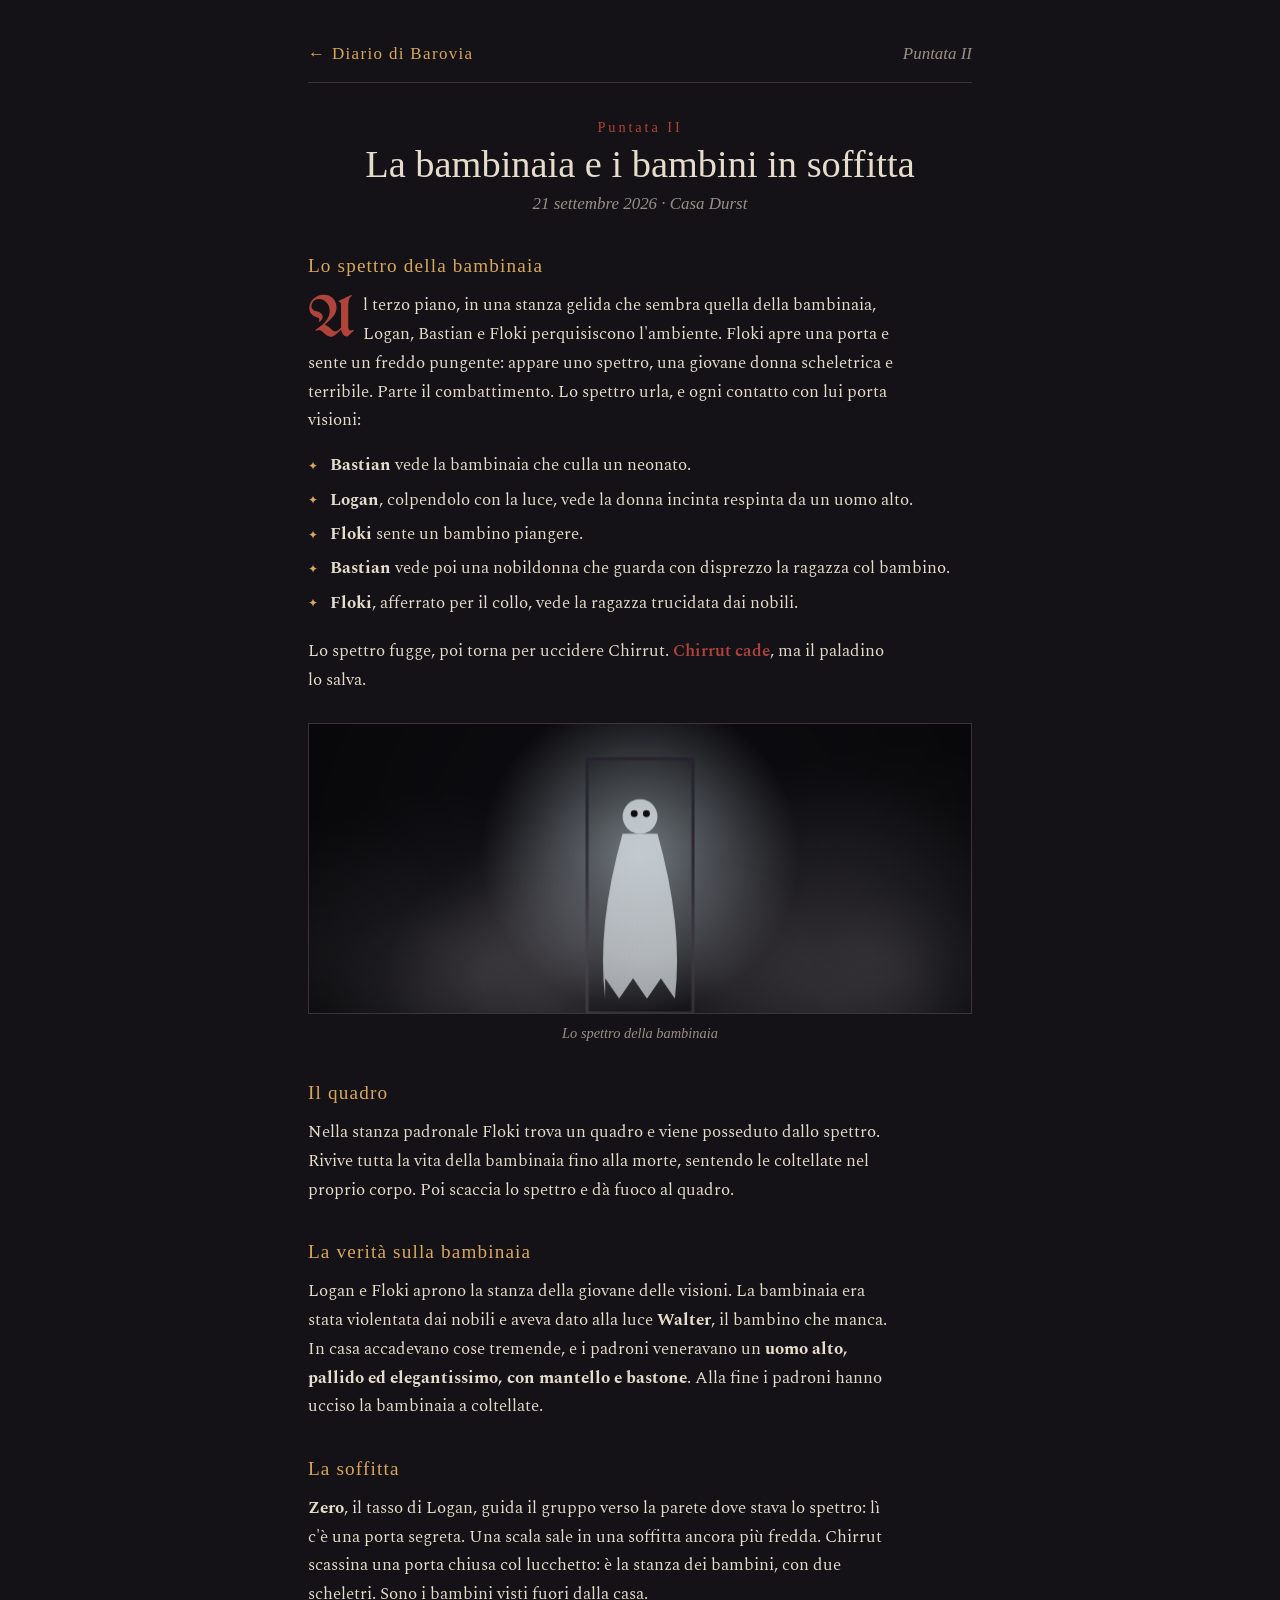
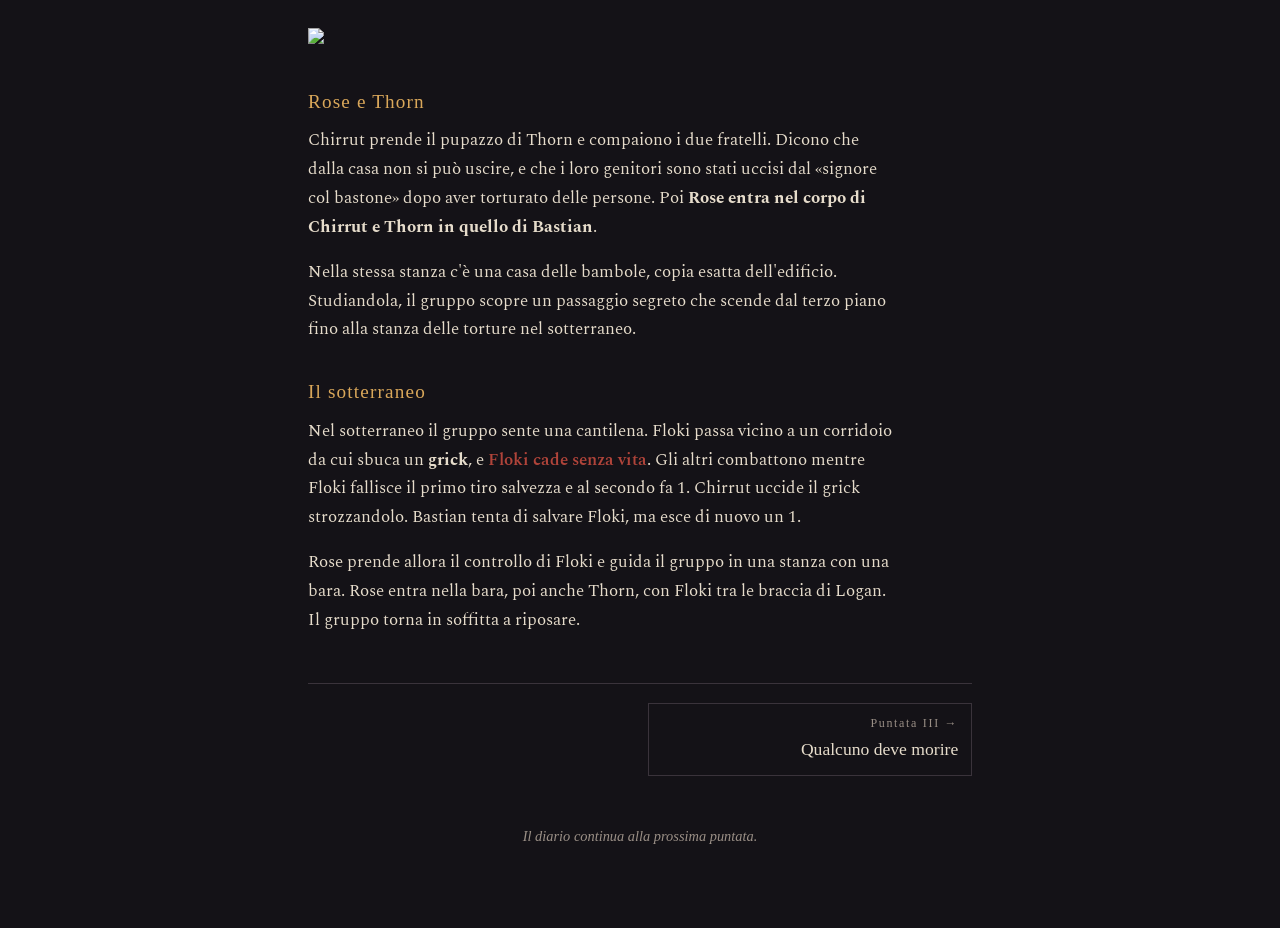
==== puntata-02.html @ 79480172 "Un file per ogni puntata, con stile e script condivisi Co-Authored-By: Claude Opus 5.5 <noreply@anth" ====
<!doctype html>
<html lang="it"><head><meta charset="utf-8"><meta name="viewport" content="width=device-width,initial-scale=1">
<title>Puntata II · La bambinaia e i bambini in soffitta</title>
<link rel="preconnect" href="https://fonts.googleapis.com">
<link rel="stylesheet" href="https://fonts.googleapis.com/css2?family=IM+Fell+English:ital@0;1&family=IM+Fell+English+SC&family=UnifrakturMaguntia&family=Spectral:ital,wght@0,400;0,600;1,400&display=swap">
<link rel="stylesheet" href="css/stile.css">
</head><body>
<div class="wrap">
  <div class="topbar"><a href="index.html">← Diario di Barovia</a><span>Puntata II</span></div>

  <article class="chapter" id="p2">
    <div class="ch-head">
      <div class="ch-num">Puntata II</div>
      <h3>La bambinaia e i bambini in soffitta</h3>
      <div class="ch-date">21 settembre 2026 · Casa Durst</div>
    </div>

    <h4>Lo spettro della bambinaia</h4>
    <p class="lead">Al terzo piano, in una stanza gelida che sembra quella della bambinaia, Logan, Bastian e Floki perquisiscono l'ambiente. Floki apre una porta e sente un freddo pungente: appare uno spettro, una giovane donna scheletrica e terribile. Parte il combattimento. Lo spettro urla, e ogni contatto con lui porta visioni:</p>
    <ul class="visions">
      <li><b>Bastian</b> vede la bambinaia che culla un neonato.</li>
      <li><b>Logan</b>, colpendolo con la luce, vede la donna incinta respinta da un uomo alto.</li>
      <li><b>Floki</b> sente un bambino piangere.</li>
      <li><b>Bastian</b> vede poi una nobildonna che guarda con disprezzo la ragazza col bambino.</li>
      <li><b>Floki</b>, afferrato per il collo, vede la ragazza trucidata dai nobili.</li>
    </ul>
    <p>Lo spettro fugge, poi torna per uccidere Chirrut. <span class="fall">Chirrut cade</span>, ma il paladino lo salva.</p>

    <figure class="plate"><canvas data-scene="spectre" aria-label="Illustrazione: una figura pallida in una porta buia"></canvas>
      <figcaption>Lo spettro della bambinaia</figcaption></figure>

    <h4>Il quadro</h4>
    <p>Nella stanza padronale Floki trova un quadro e viene posseduto dallo spettro. Rivive tutta la vita della bambinaia fino alla morte, sentendo le coltellate nel proprio corpo. Poi scaccia lo spettro e dà fuoco al quadro.</p>

    <h4>La verità sulla bambinaia</h4>
    <p>Logan e Floki aprono la stanza della giovane delle visioni. La bambinaia era stata violentata dai nobili e aveva dato alla luce <b>Walter</b>, il bambino che manca. In casa accadevano cose tremende, e i padroni veneravano un <b>uomo alto, pallido ed elegantissimo, con mantello e bastone</b>. Alla fine i padroni hanno ucciso la bambinaia a coltellate.</p>

    <h4>La soffitta</h4>
    <p><b>Zero</b>, il tasso di Logan, guida il gruppo verso la parete dove stava lo spettro: lì c'è una porta segreta. Una scala sale in una soffitta ancora più fredda. Chirrut scassina una porta chiusa col lucchetto: è la stanza dei bambini, con due scheletri. Sono i bambini visti fuori dalla casa.</p>

<img src="https://www.google.com/imgres?q=barovia%20casa%20durst&imgurl=https%3A%2F%2Fwww.isolaillyon.it%2Fwp-content%2Fuploads%2F2016%2F03%2Fdeath_house.jpg&imgrefurl=https%3A%2F%2Fwww.isolaillyon.it%2F2016%2F03%2F19%2Fcurse-of-strahd-death-house-recensione.html&docid=msYfVg05civ7gM&tbnid=fMgBX_5xcb_zWM&vet=12ahUKEwiB0bDulaWXAxXv9bsIHbszD0AQnPAOegUI4wEQAA..i&w=300&h=382&hcb=2&ved=2ahUKEwiB0bDulaWXAxXv9bsIHbszD0AQnPAOegUI4wEQAA"/>

    <h4>Rose e Thorn</h4>
    <p>Chirrut prende il pupazzo di Thorn e compaiono i due fratelli. Dicono che dalla casa non si può uscire, e che i loro genitori sono stati uccisi dal «signore col bastone» dopo aver torturato delle persone. Poi <b>Rose entra nel corpo di Chirrut e Thorn in quello di Bastian</b>.</p>
    <p>Nella stessa stanza c'è una casa delle bambole, copia esatta dell'edificio. Studiandola, il gruppo scopre un passaggio segreto che scende dal terzo piano fino alla stanza delle torture nel sotterraneo.</p>

    <h4>Il sotterraneo</h4>
    <p>Nel sotterraneo il gruppo sente una cantilena. Floki passa vicino a un corridoio da cui sbuca un <b>grick</b>, e <span class="fall">Floki cade senza vita</span>. Gli altri combattono mentre Floki fallisce il primo tiro salvezza e al secondo fa 1. Chirrut uccide il grick strozzandolo. Bastian tenta di salvare Floki, ma esce di nuovo un 1.</p>
    <p>Rose prende allora il controllo di Floki e guida il gruppo in una stanza con una bara. Rose entra nella bara, poi anche Thorn, con Floki tra le braccia di Logan. Il gruppo torna in soffitta a riposare.</p>
  </article>

  <nav class="pager" aria-label="Altre puntate">
    <a class="next" href="puntata-03.html"><small>Puntata III →</small><b>Qualcuno deve morire</b></a>
  </nav>
  <footer>Il diario continua alla prossima puntata.</footer>
</div>
<script src="js/tavole.js"></script>
</body></html>
---- css/stile.css ----
/* Layout: a single candlelit column, like a bound journal; each session is a chapter with painted plates between its scenes. Committed dark look. */
:root{
  --night:#141217;      /* page ground */
  --vellum:#1d1a20;     /* raised panels */
  --ink:#e6dccb;        /* body text, aged paper */
  --ash:#9a8f86;        /* secondary text */
  --blood:#b0443a;      /* single accent: deaths, chants */
  --candle:#d9a75a;     /* warm highlights, links */
  --rule:#3a333b;
  --f-display:"IM Fell English SC","IM Fell English",Georgia,serif;
  --f-frak:"UnifrakturMaguntia","IM Fell English",Georgia,serif;
  --f-body:"Spectral",Georgia,"Times New Roman",serif;
  --f-ital:"IM Fell English",Georgia,serif;
  color-scheme:dark;
}
*{box-sizing:border-box}
body{background:var(--night);color:var(--ink);font-family:var(--f-body);font-size:1.06rem;line-height:1.7;margin:0}
.wrap{max-width:44rem;margin:0 auto;padding-inline:20px;padding-block:2.5rem 5rem}
a{color:var(--candle)}
:focus-visible{outline:2px solid var(--candle);outline-offset:3px}

header.mast{text-align:center;display:grid;gap:.4rem;padding-bottom:1.6rem;border-bottom:1px solid var(--rule)}
.eyebrow{font-family:var(--f-display);letter-spacing:.18em;font-size:.82rem;color:var(--ash);text-transform:uppercase}
h1{font-family:var(--f-frak);font-weight:400;font-size:clamp(2.6rem,9vw,4.2rem);line-height:1.05;margin:.2rem 0;color:var(--ink);text-wrap:balance}
.sub{font-family:var(--f-ital);font-style:italic;color:var(--ash);margin:0}

.plate{margin:1.8rem 0;display:grid;gap:.45rem}
.plate canvas{width:100%;max-width:100%;aspect-ratio:16/7;display:block;border:1px solid var(--rule);background:#0c0b0e}
.plate img{width:100%;max-width:100%;height:auto;display:block;border:1px solid var(--rule)}
.plate figcaption{font-family:var(--f-ital);font-style:italic;font-size:.9rem;color:var(--ash);text-align:center}


section.cast{margin:2rem 0 1rem}
h2{font-family:var(--f-display);font-weight:400;font-size:1.05rem;letter-spacing:.16em;text-transform:uppercase;color:var(--ash);margin:0 0 .8rem}
.cast ul{list-style:none;padding:0;margin:0;display:grid;grid-template-columns:repeat(auto-fit,minmax(13rem,1fr));gap:.1rem 1.4rem}
.cast li{display:flex;justify-content:space-between;gap:1rem;border-bottom:1px dotted var(--rule);padding:.35rem 0}
.cast b{font-family:var(--f-ital);font-weight:400;font-size:1.12rem}
.cast span{color:var(--ash);font-size:.88rem;text-align:right}

article.chapter{margin-top:3.5rem;scroll-margin-top:4rem}
.ch-head{text-align:center;display:grid;gap:.2rem;margin-bottom:1rem}
.ch-num{font-family:var(--f-display);letter-spacing:.2em;color:var(--blood);font-size:.9rem}
.ch-head h3{font-family:var(--f-ital);font-weight:400;font-size:clamp(1.8rem,5.5vw,2.4rem);line-height:1.15;margin:0;text-wrap:balance}
.ch-date{font-family:var(--f-ital);font-style:italic;color:var(--ash)}
h4{font-family:var(--f-display);font-weight:400;font-size:1.2rem;letter-spacing:.06em;color:var(--candle);margin:2rem 0 .3rem}
p{margin:.5rem 0 1rem;max-width:65ch}
.chapter > p.first::first-letter,.chapter .lead::first-letter{font-family:var(--f-frak);float:left;font-size:3.6rem;line-height:.85;padding:.35rem .5rem 0 0;color:var(--blood)}
ul.visions{list-style:none;padding:0;margin:.4rem 0 1.2rem;display:grid;gap:.35rem}
ul.visions li{padding-left:1.4rem;position:relative}
ul.visions li::before{content:"✦";position:absolute;left:0;color:var(--candle);font-size:.75rem;top:.35rem}
blockquote.chant{margin:1.4rem 0;padding:.9rem 1.2rem;background:var(--vellum);border-left:2px solid var(--blood);font-family:var(--f-ital);font-style:italic;font-size:1.2rem;color:var(--ink)}
blockquote.chant small{display:block;font-family:var(--f-display);font-style:normal;font-size:.75rem;letter-spacing:.16em;color:var(--ash);margin-top:.3rem}
.fall{color:var(--blood);font-weight:600}
.orn{text-align:center;color:var(--rule);letter-spacing:1em;margin:3rem 0 0;font-size:1.1rem}
footer{margin-top:3rem;text-align:center;color:var(--ash);font-family:var(--f-ital);font-style:italic;font-size:.9rem}
@media (max-width:480px){body{font-size:1rem}.plate canvas{aspect-ratio:16/9}}

/* barra e navigazione tra i capitoli */
.topbar{display:flex;justify-content:space-between;align-items:baseline;gap:1rem;flex-wrap:wrap;border-bottom:1px solid var(--rule);padding-bottom:.8rem}
.topbar a{font-family:var(--f-display);letter-spacing:.08em;text-decoration:none}
.topbar span{font-family:var(--f-ital);font-style:italic;color:var(--ash)}
.pager{display:grid;grid-template-columns:1fr 1fr;gap:1rem;margin-top:3rem;border-top:1px solid var(--rule);padding-top:1.2rem}
.pager a{display:grid;gap:.1rem;text-decoration:none;color:var(--ink);padding:.6rem .8rem;border:1px solid var(--rule)}
.pager a:hover{border-color:var(--candle)}
.pager a.next{text-align:right;grid-column:2}
.pager small{font-family:var(--f-display);letter-spacing:.14em;color:var(--ash);font-size:.75rem}
.pager b{font-family:var(--f-ital);font-weight:400;font-size:1.1rem}
/* indice dei capitoli */
ol.toc{list-style:none;padding:0;margin:0;display:grid;gap:.8rem}
ol.toc a{display:grid;gap:.15rem;text-decoration:none;color:var(--ink);padding:1rem 1.1rem;background:var(--vellum);border:1px solid var(--rule)}
ol.toc a:hover{border-color:var(--candle)}
ol.toc .n{font-family:var(--f-display);letter-spacing:.2em;color:var(--blood);font-size:.8rem}
ol.toc .t{font-family:var(--f-ital);font-size:1.4rem;line-height:1.2}
ol.toc .d{color:var(--ash);font-size:.9rem}
section.toc-wrap{margin-top:2.5rem}
.chapter:first-of-type{margin-top:2rem}
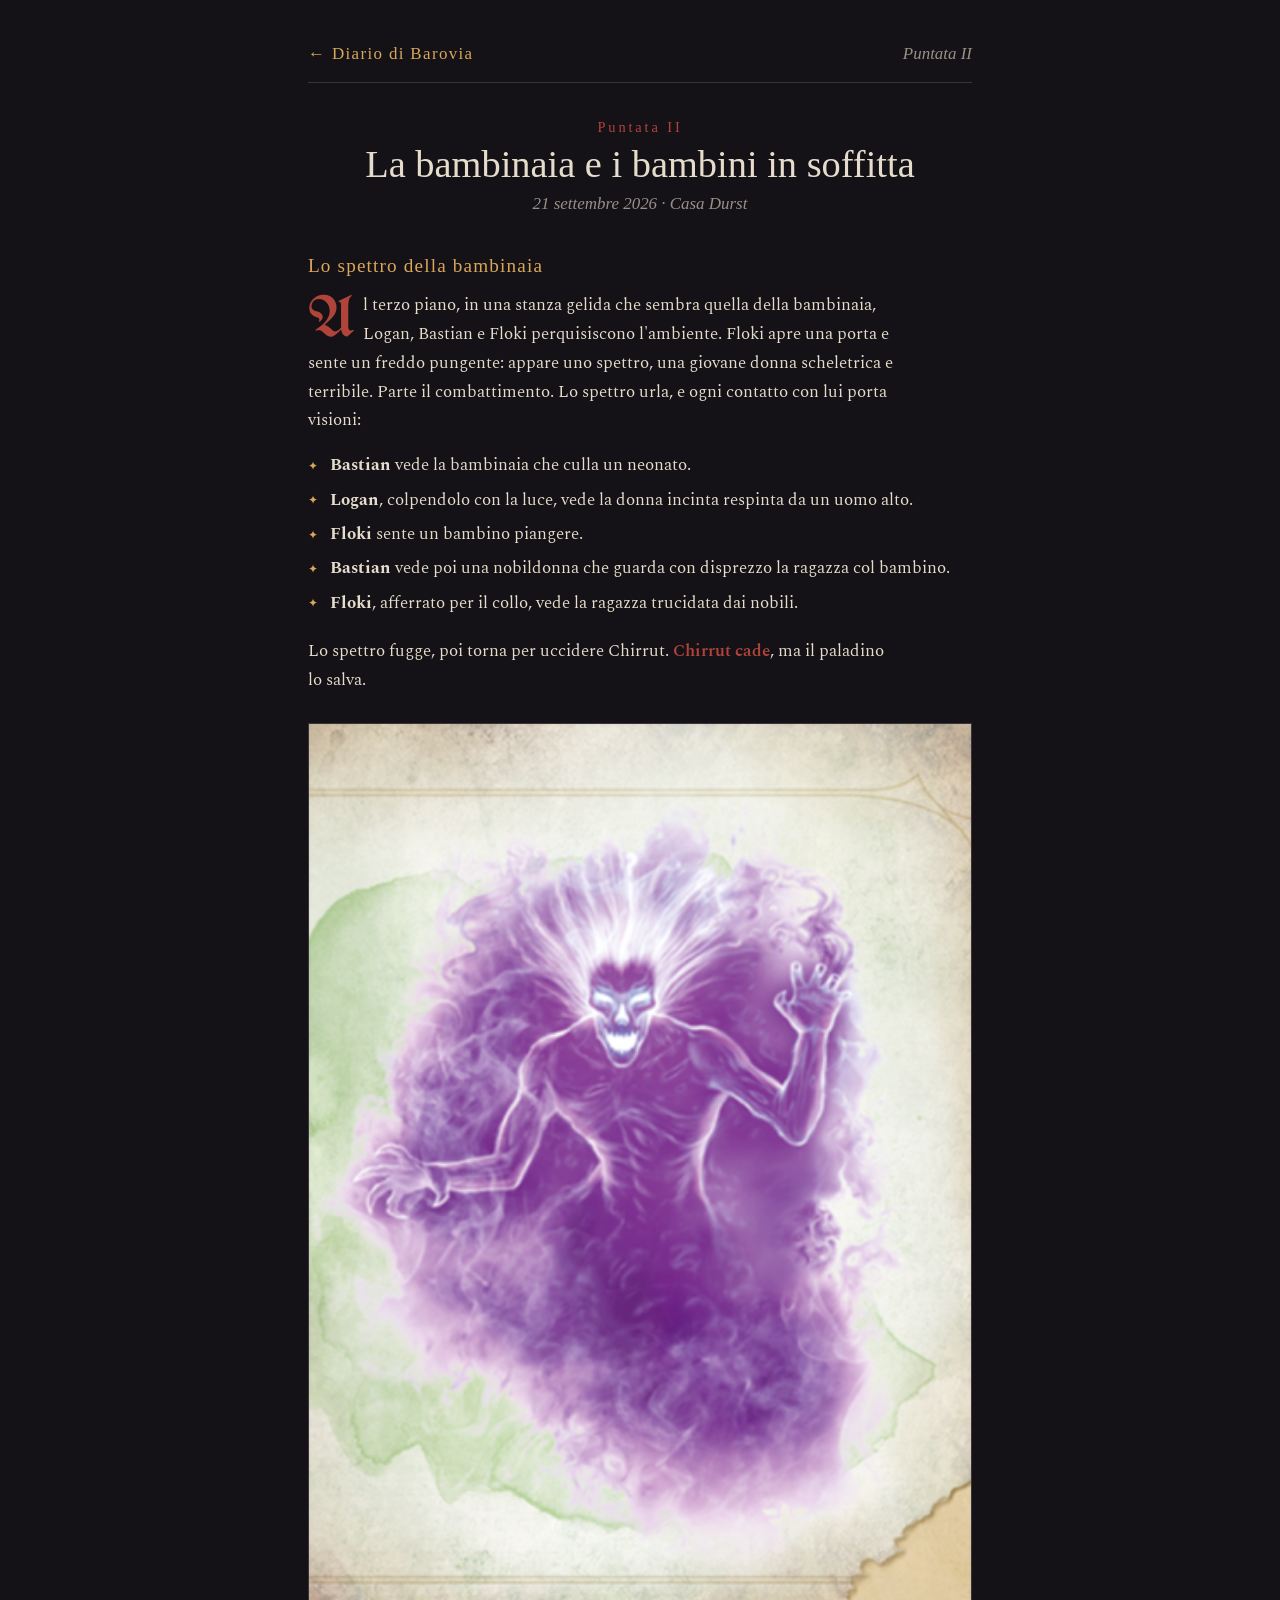
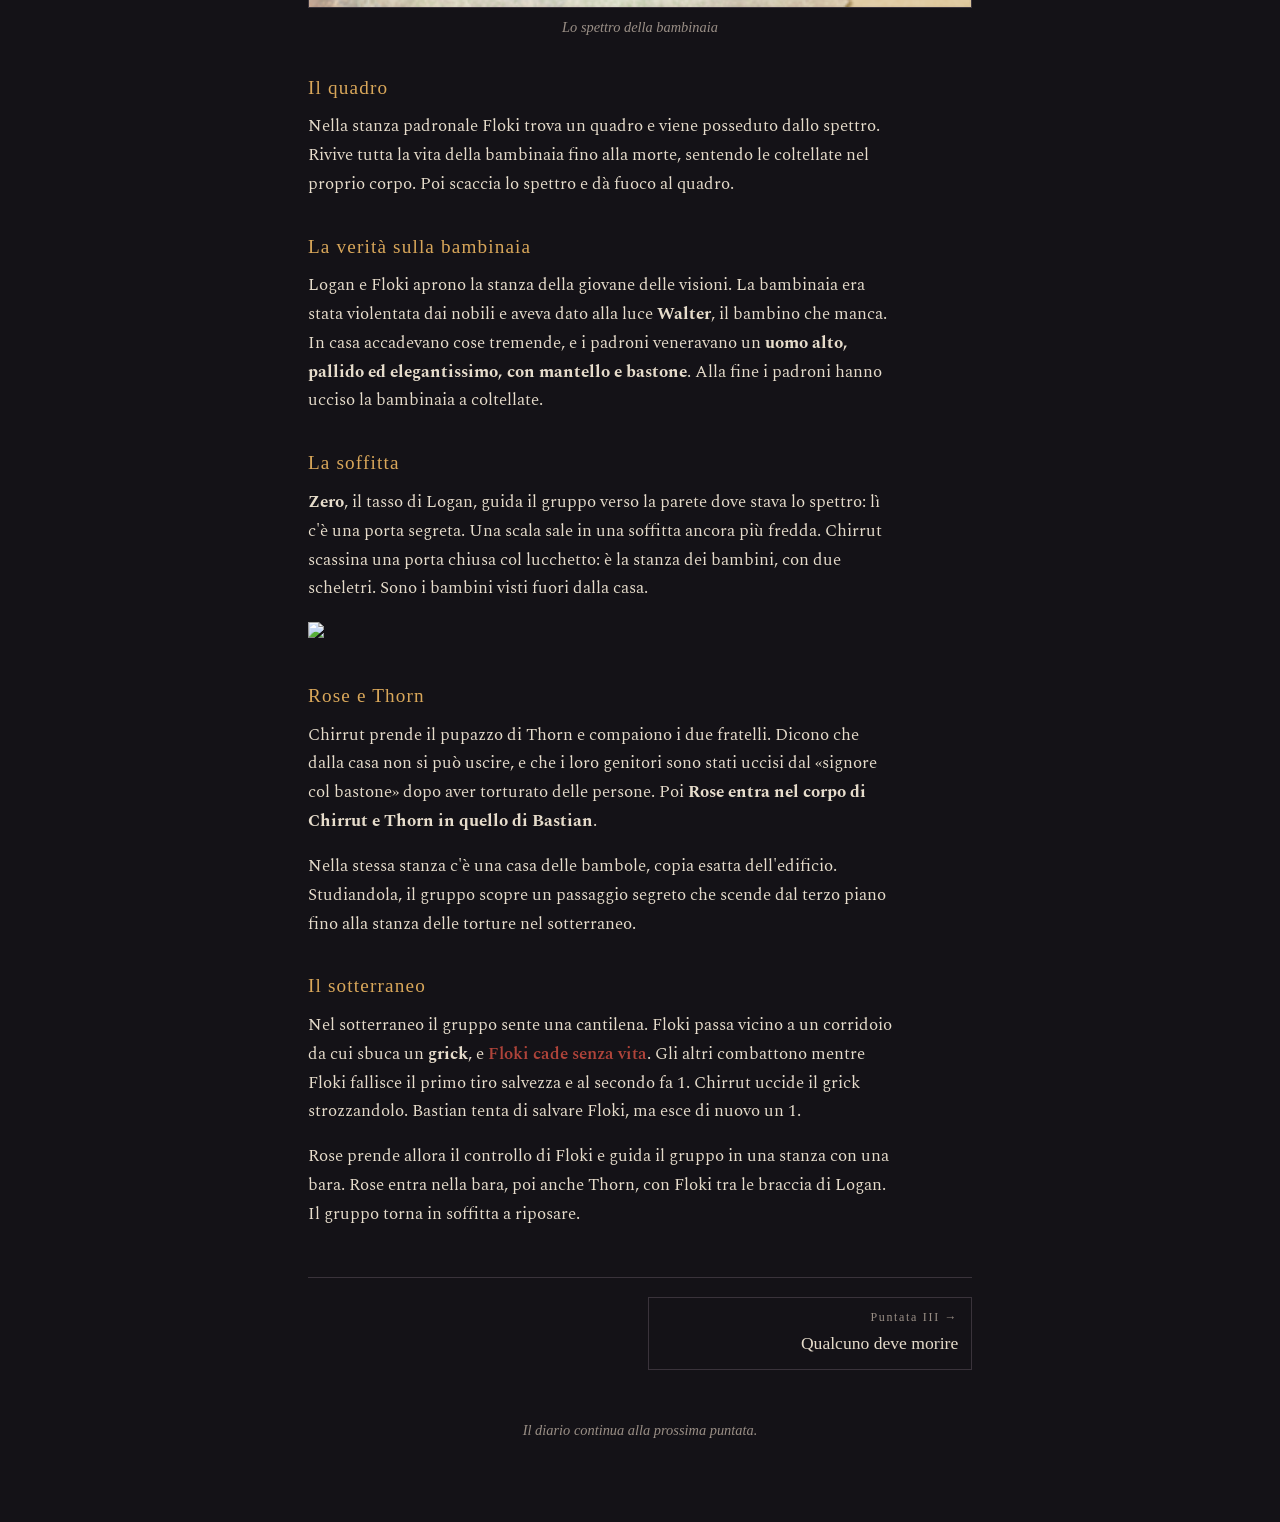
==== commit 387d5045: "Update puntata-02.html" ====
--- a/puntata-02.html
+++ b/puntata-02.html
@@ -26,7 +26,7 @@
     </ul>
     <p>Lo spettro fugge, poi torna per uccidere Chirrut. <span class="fall">Chirrut cade</span>, ma il paladino lo salva.</p>
 
-    <figure class="plate"><canvas data-scene="spectre" aria-label="Illustrazione: una figura pallida in una porta buia"></canvas>
+    <figure class="plate"><img src="img/med.png" />
       <figcaption>Lo spettro della bambinaia</figcaption></figure>
 
     <h4>Il quadro</h4>
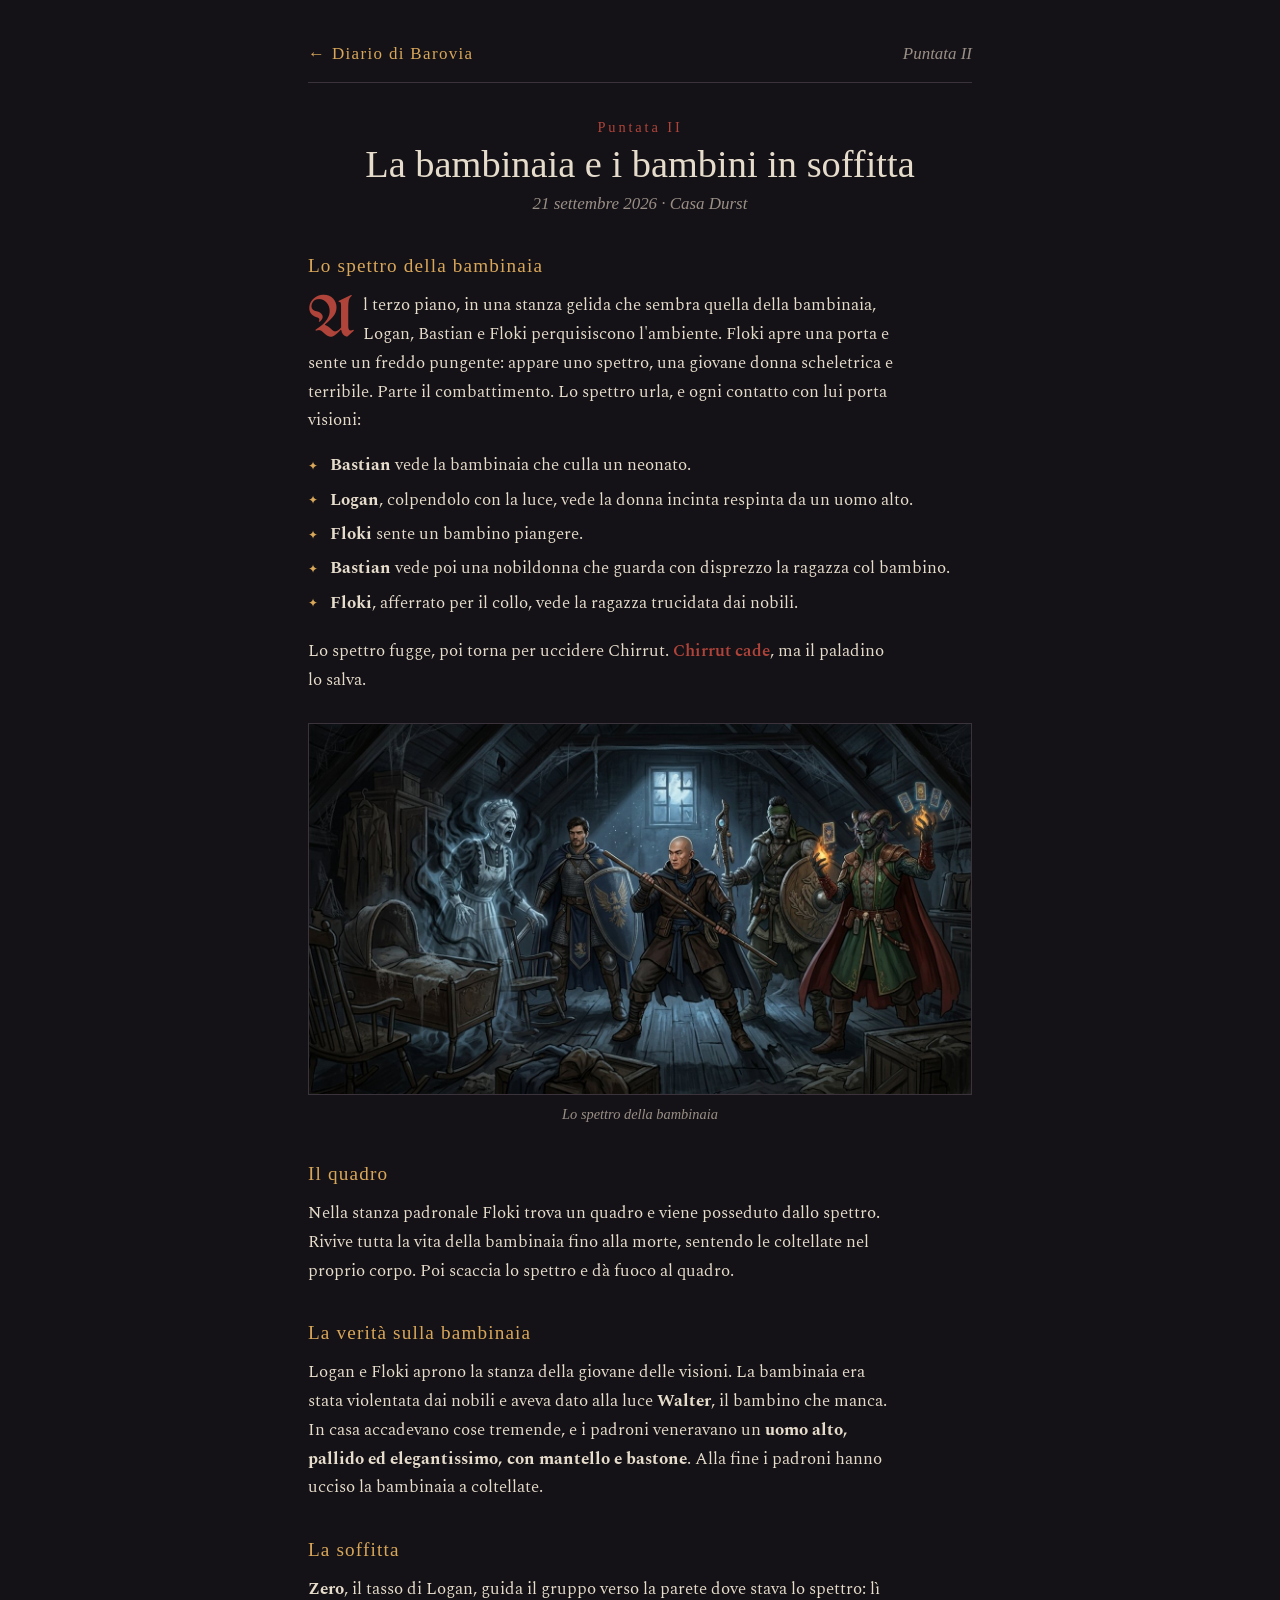
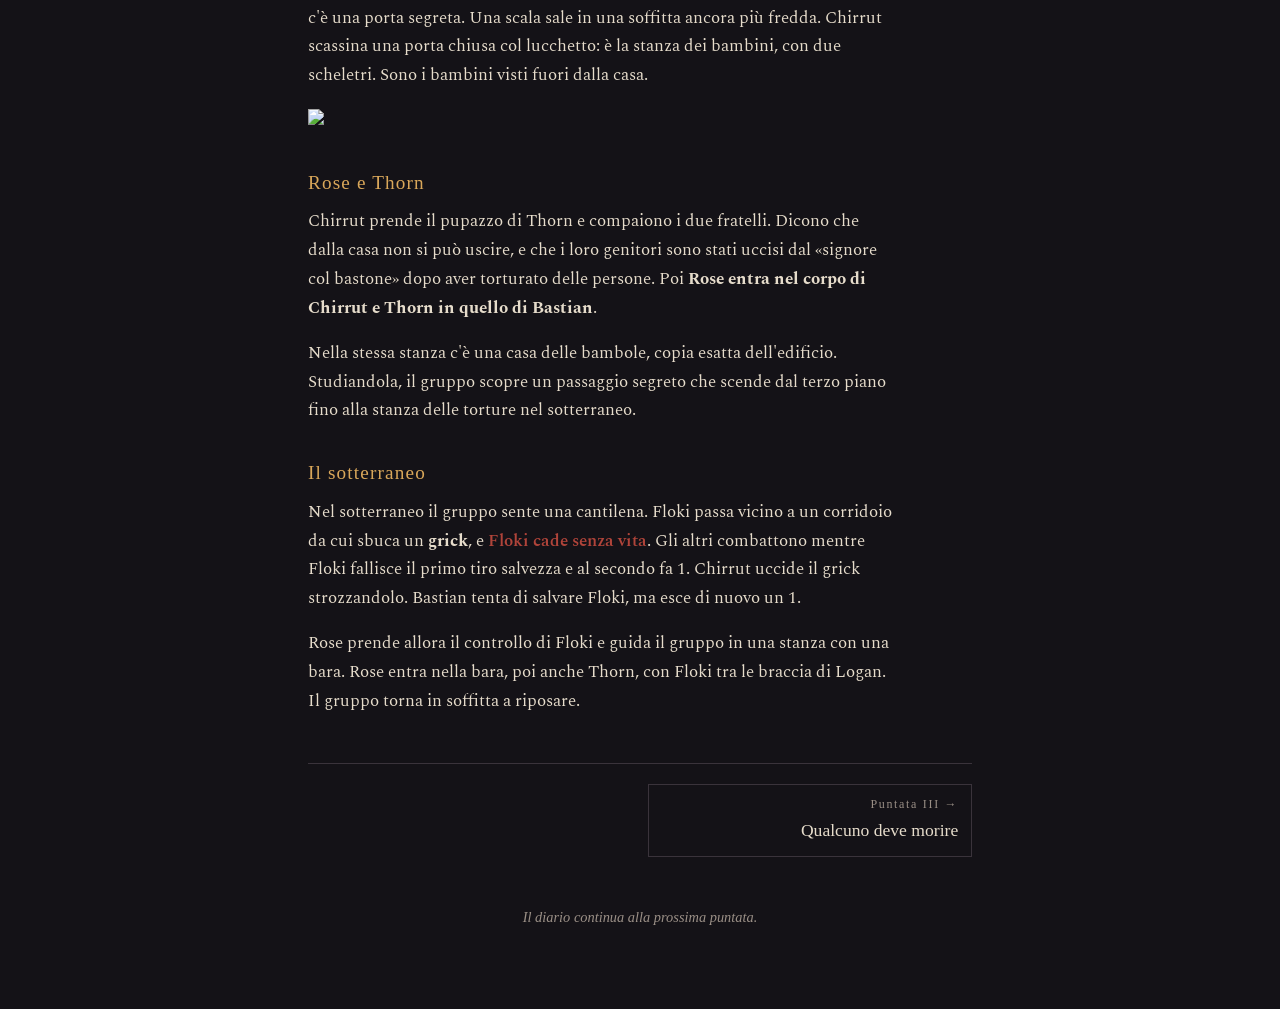
==== commit 2b5d88d4: "Tavola dello spettro della bambinaia Co-Authored-By: Claude Opus 5.5 <noreply@anthropic.com> Claude-" ====
--- a/puntata-02.html
+++ b/puntata-02.html
@@ -26,7 +26,7 @@
     </ul>
     <p>Lo spettro fugge, poi torna per uccidere Chirrut. <span class="fall">Chirrut cade</span>, ma il paladino lo salva.</p>
 
-    <figure class="plate"><img src="img/med.png" />
+    <figure class="plate"><img src="img/bambinaia.jpg" alt="Lo spettro della bambinaia accanto a una culla, davanti a Bastian, Chirrut, Logan e Floki" loading="lazy">
       <figcaption>Lo spettro della bambinaia</figcaption></figure>
 
     <h4>Il quadro</h4>
--- a/css/stile.css
+++ b/css/stile.css
@@ -74,3 +74,10 @@
 ol.toc .d{color:var(--ash);font-size:.9rem}
 section.toc-wrap{margin-top:2.5rem}
 .chapter:first-of-type{margin-top:2rem}
+/* galleria dei ritratti */
+.ritratti{display:grid;grid-template-columns:repeat(auto-fit,minmax(10rem,1fr));gap:1rem;margin-top:1.4rem}
+.ritratto{margin:0;display:grid;gap:.4rem}
+.ritratto img{width:100%;max-width:100%;aspect-ratio:4/5;object-fit:cover;display:block;border:1px solid var(--rule)}
+.ritratto figcaption{display:grid;text-align:center;line-height:1.3}
+.ritratto b{font-family:var(--f-ital);font-weight:400;font-size:1.1rem}
+.ritratto span{color:var(--ash);font-size:.85rem}
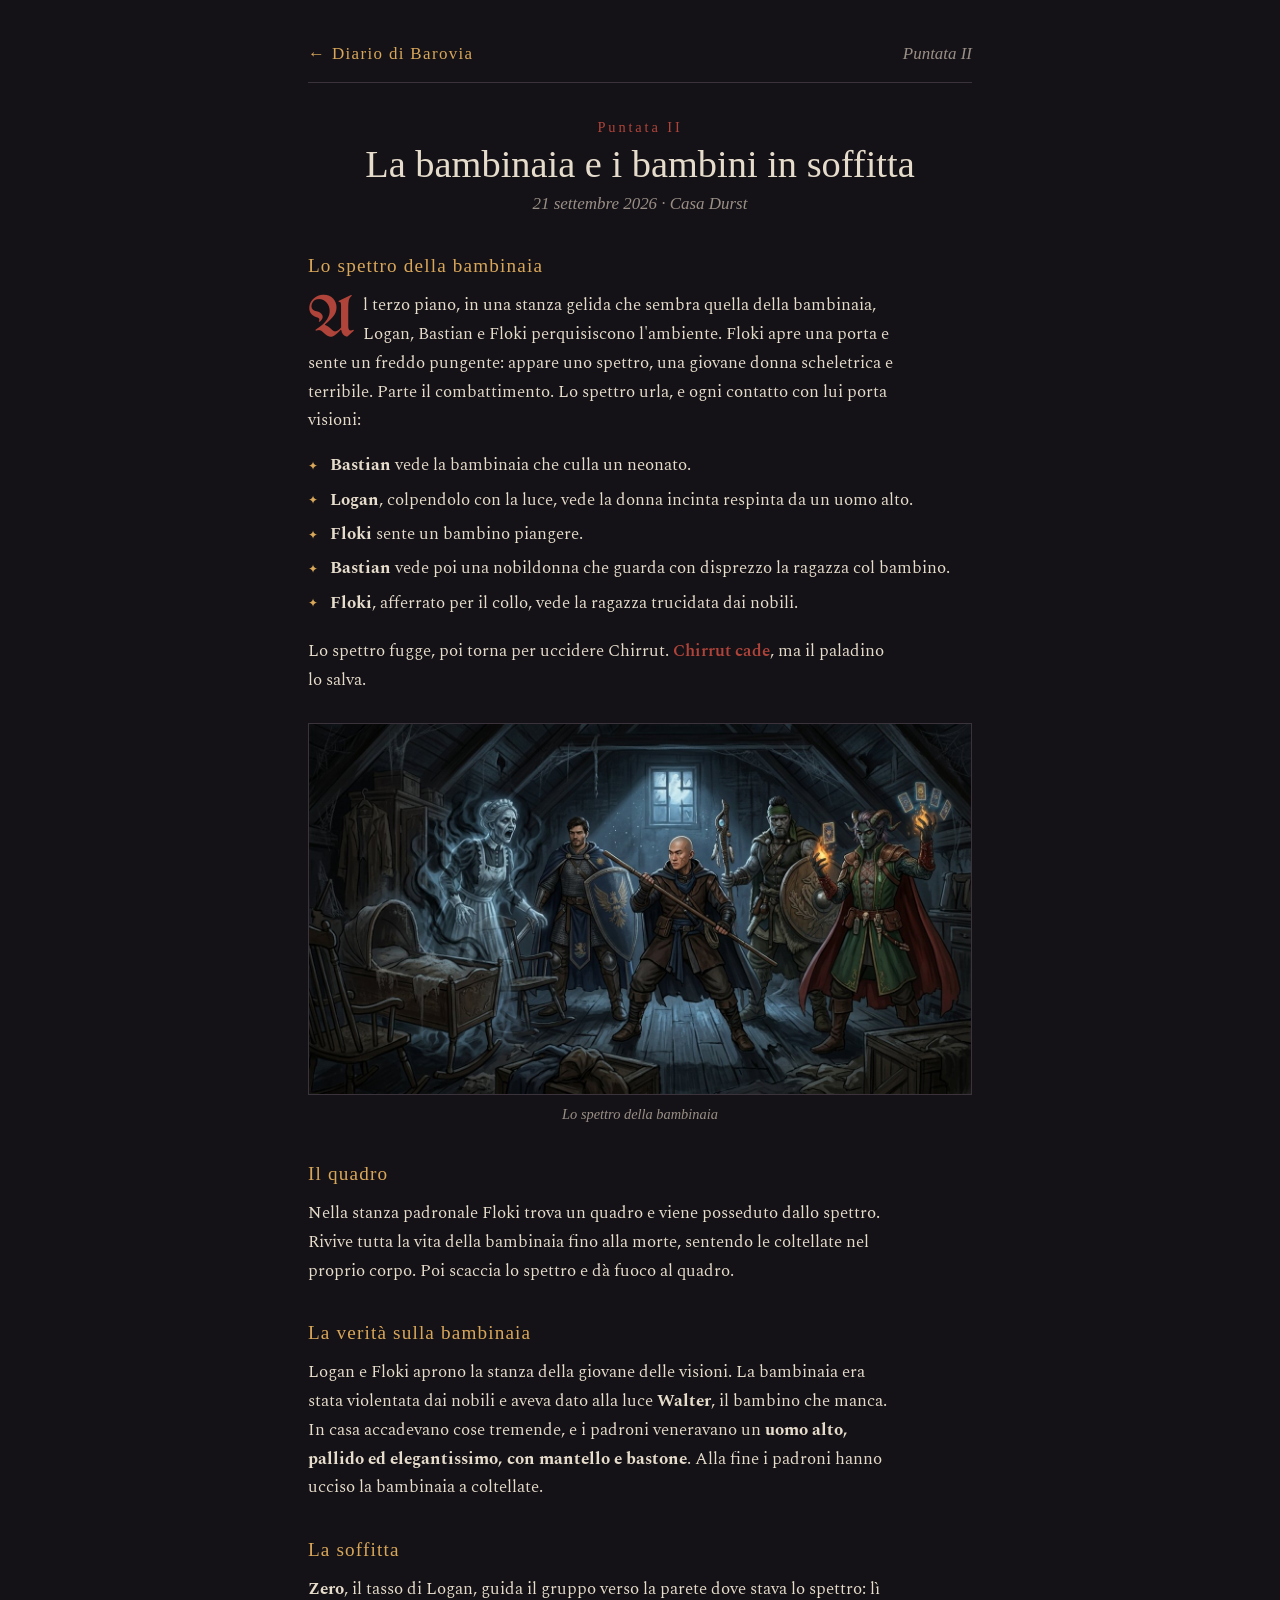
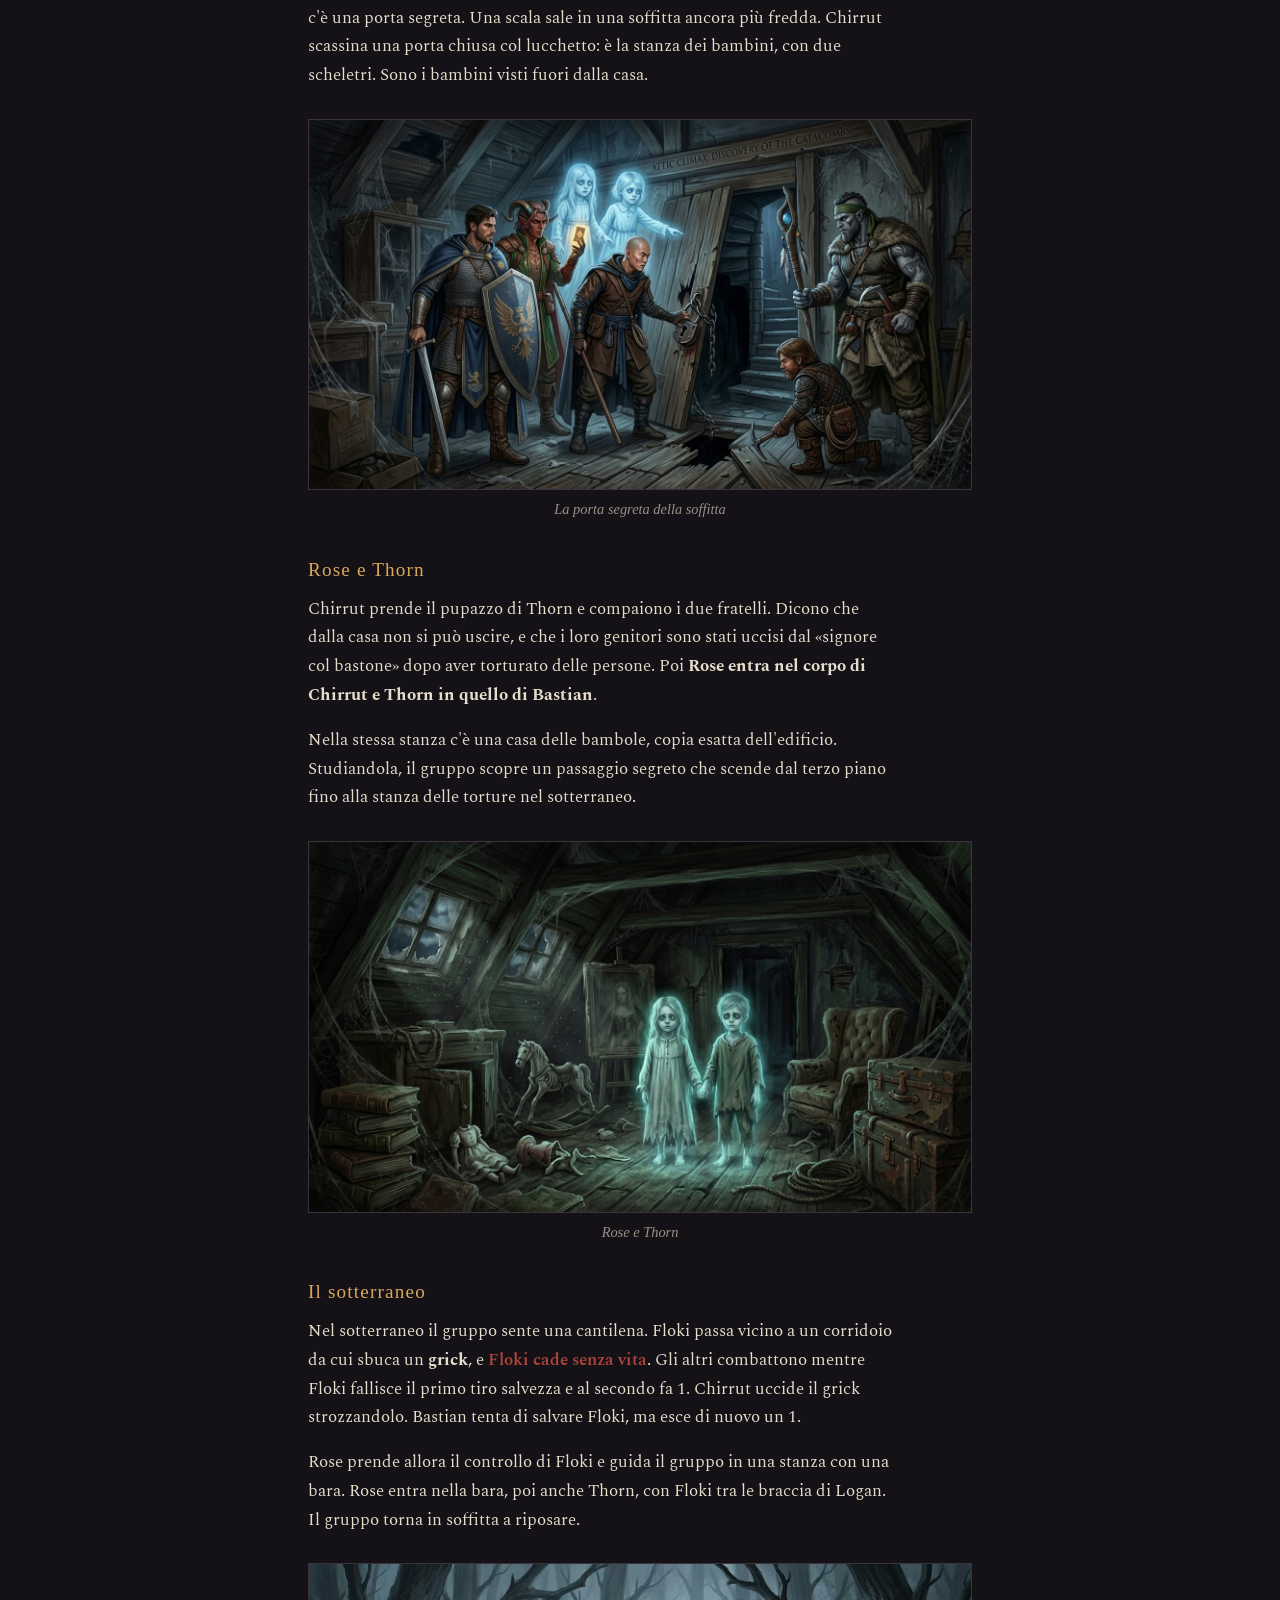
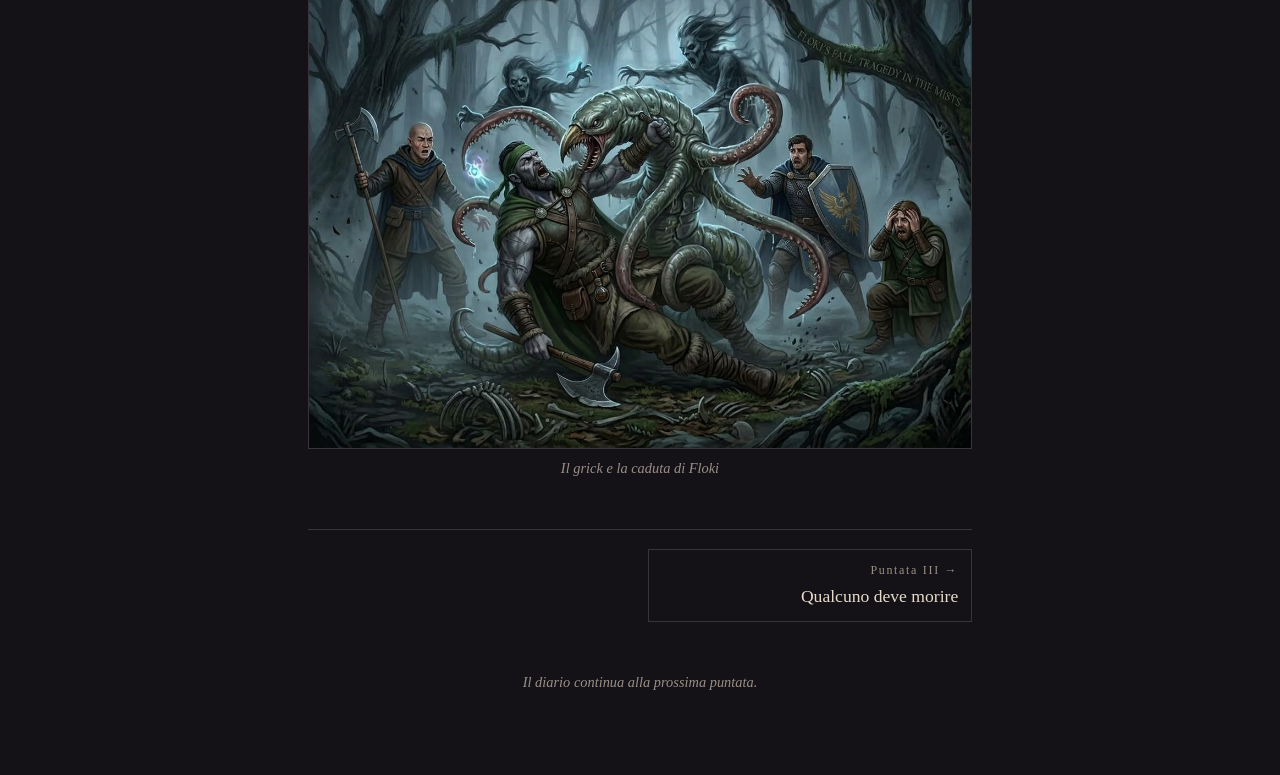
==== commit 4b1fa1c5: "Nuove tavole: soffitta, Rose e Thorn, grick, Lorghoth, la casa si ribella Co-Authored-By: Claude Opu" ====
--- a/puntata-02.html
+++ b/puntata-02.html
@@ -38,15 +38,22 @@
     <h4>La soffitta</h4>
     <p><b>Zero</b>, il tasso di Logan, guida il gruppo verso la parete dove stava lo spettro: lì c'è una porta segreta. Una scala sale in una soffitta ancora più fredda. Chirrut scassina una porta chiusa col lucchetto: è la stanza dei bambini, con due scheletri. Sono i bambini visti fuori dalla casa.</p>
 
-<img src="https://www.google.com/imgres?q=barovia%20casa%20durst&imgurl=https%3A%2F%2Fwww.isolaillyon.it%2Fwp-content%2Fuploads%2F2016%2F03%2Fdeath_house.jpg&imgrefurl=https%3A%2F%2Fwww.isolaillyon.it%2F2016%2F03%2F19%2Fcurse-of-strahd-death-house-recensione.html&docid=msYfVg05civ7gM&tbnid=fMgBX_5xcb_zWM&vet=12ahUKEwiB0bDulaWXAxXv9bsIHbszD0AQnPAOegUI4wEQAA..i&w=300&h=382&hcb=2&ved=2ahUKEwiB0bDulaWXAxXv9bsIHbszD0AQnPAOegUI4wEQAA"/>
+    <figure class="plate"><img src="img/soffitta.jpg" alt="Il gruppo in soffitta davanti alla porta col lucchetto, con i fantasmi di due bambini" loading="lazy">
+      <figcaption>La porta segreta della soffitta</figcaption></figure>
 
     <h4>Rose e Thorn</h4>
     <p>Chirrut prende il pupazzo di Thorn e compaiono i due fratelli. Dicono che dalla casa non si può uscire, e che i loro genitori sono stati uccisi dal «signore col bastone» dopo aver torturato delle persone. Poi <b>Rose entra nel corpo di Chirrut e Thorn in quello di Bastian</b>.</p>
     <p>Nella stessa stanza c'è una casa delle bambole, copia esatta dell'edificio. Studiandola, il gruppo scopre un passaggio segreto che scende dal terzo piano fino alla stanza delle torture nel sotterraneo.</p>
 
+    <figure class="plate"><img src="img/rose-thorn.jpg" alt="I fantasmi di Rose e Thorn mano nella mano in una soffitta polverosa" loading="lazy">
+      <figcaption>Rose e Thorn</figcaption></figure>
+
     <h4>Il sotterraneo</h4>
     <p>Nel sotterraneo il gruppo sente una cantilena. Floki passa vicino a un corridoio da cui sbuca un <b>grick</b>, e <span class="fall">Floki cade senza vita</span>. Gli altri combattono mentre Floki fallisce il primo tiro salvezza e al secondo fa 1. Chirrut uccide il grick strozzandolo. Bastian tenta di salvare Floki, ma esce di nuovo un 1.</p>
     <p>Rose prende allora il controllo di Floki e guida il gruppo in una stanza con una bara. Rose entra nella bara, poi anche Thorn, con Floki tra le braccia di Logan. Il gruppo torna in soffitta a riposare.</p>
+
+    <figure class="plate"><img src="img/grick.jpg" alt="Un grick con i tentacoli attacca il gruppo in un bosco nebbioso" loading="lazy">
+      <figcaption>Il grick e la caduta di Floki</figcaption></figure>
   </article>
 
   <nav class="pager" aria-label="Altre puntate">
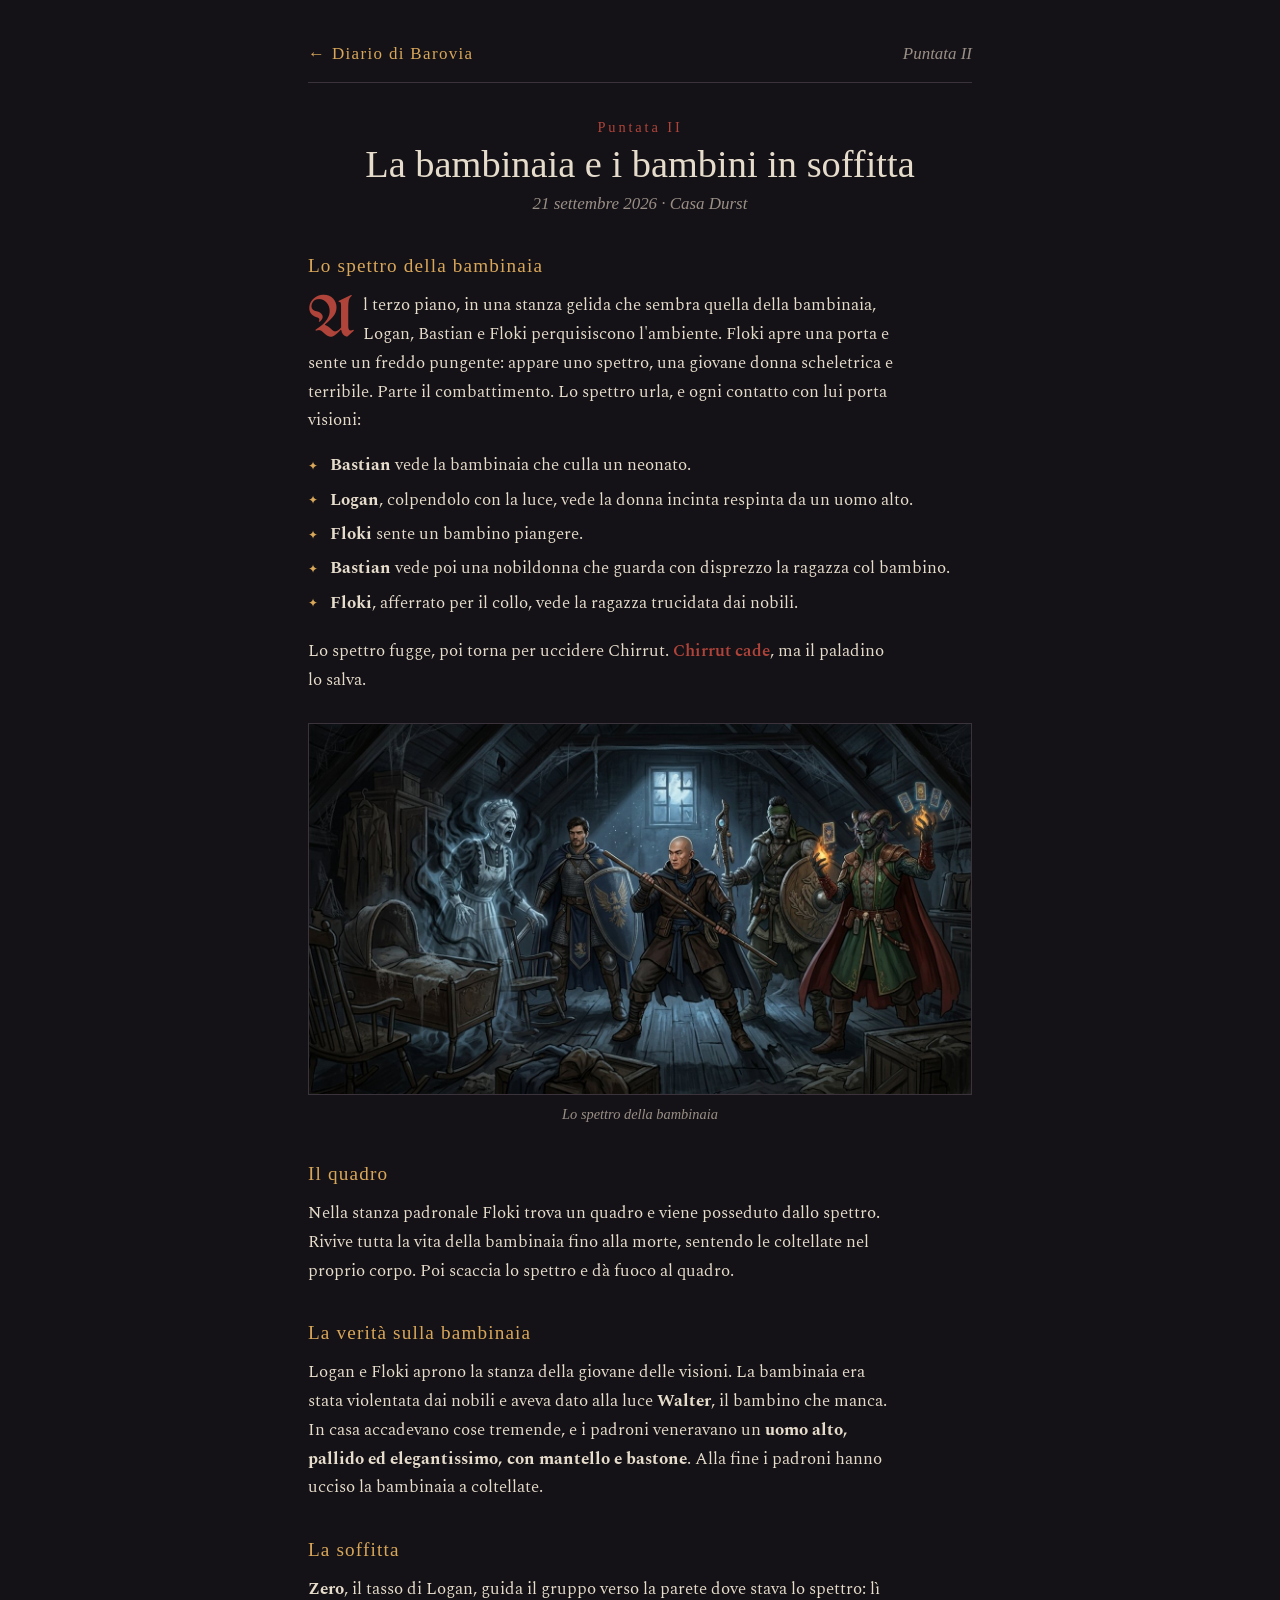
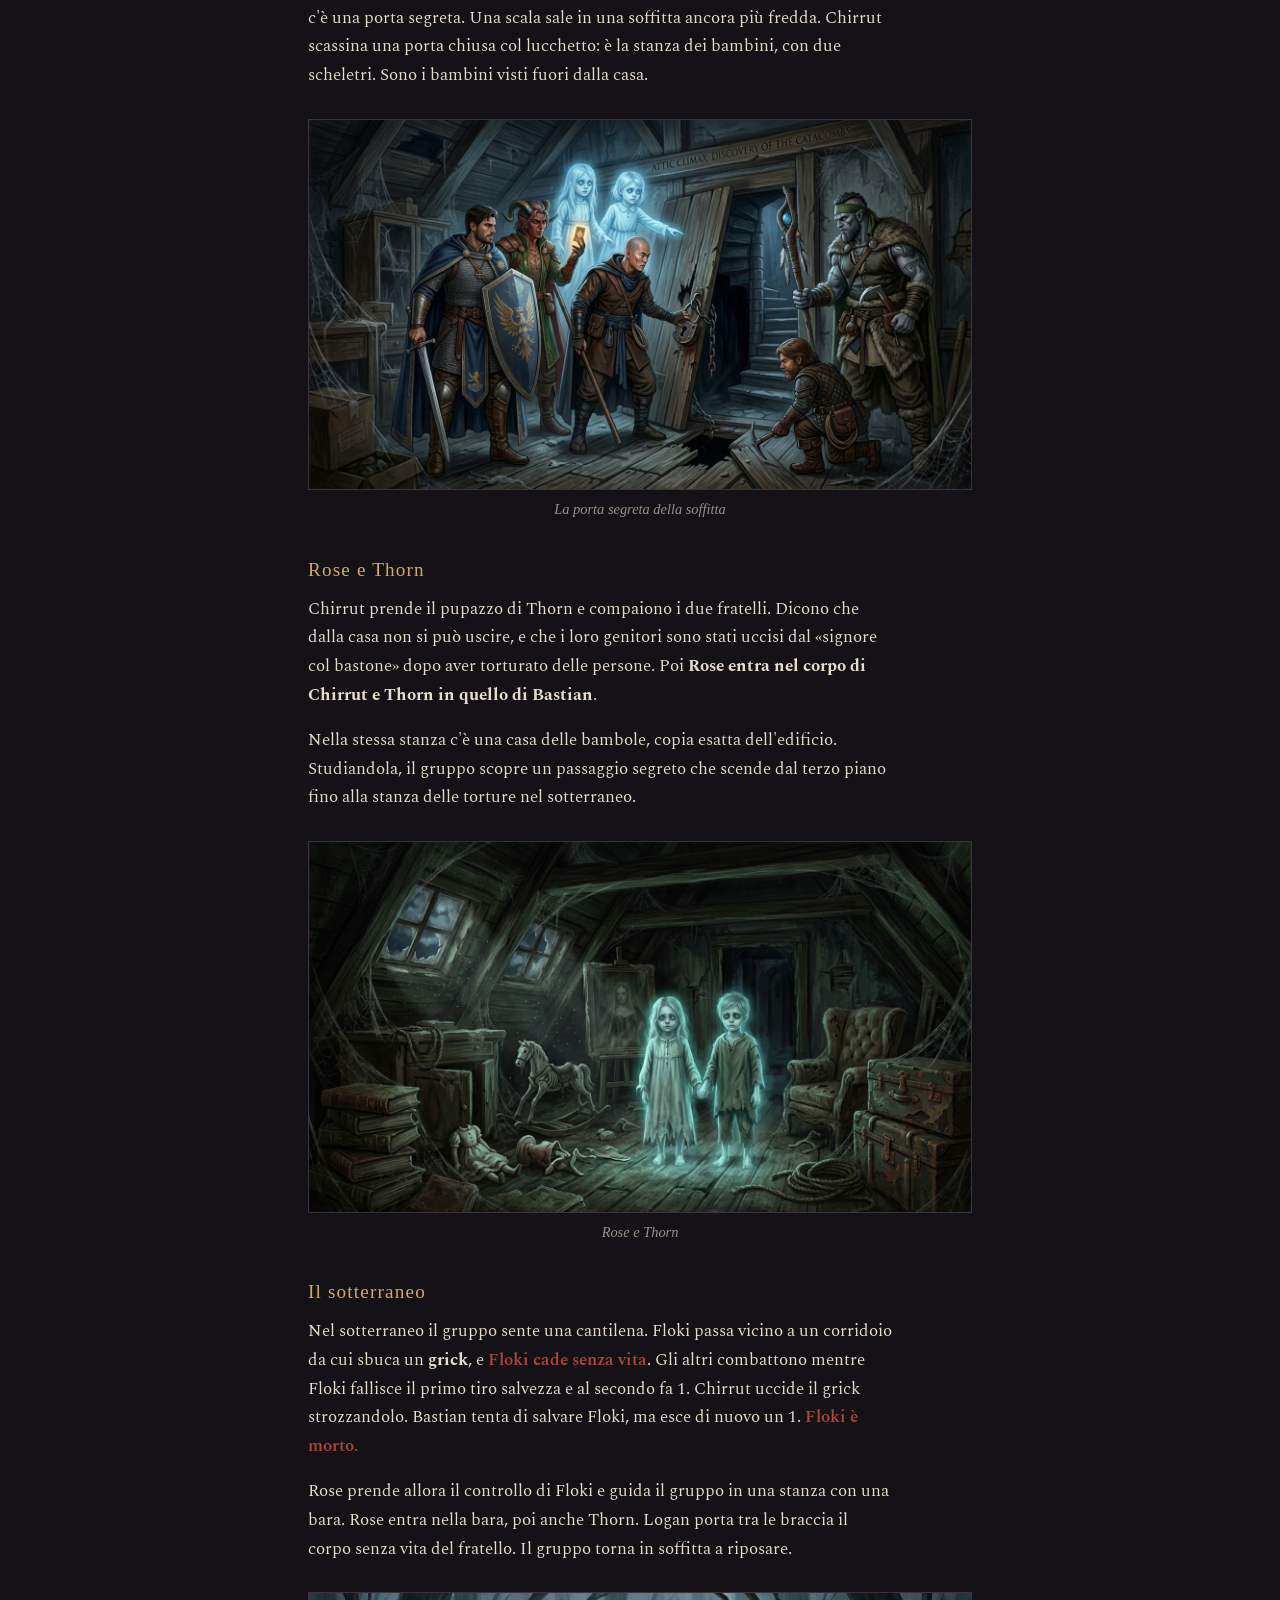
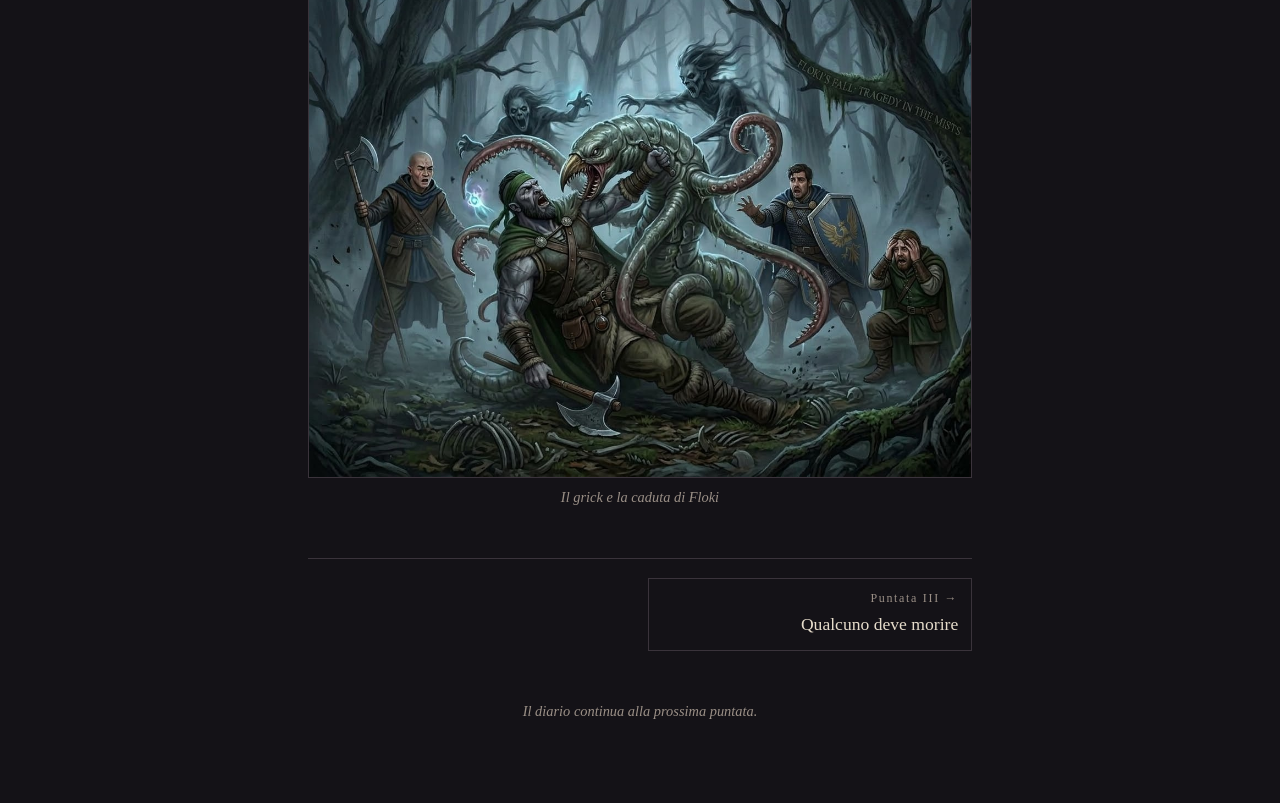
==== commit 34add237: "Floki morto e tornato; Floki e Logan fratelli Co-Authored-By: Claude Opus 5.5 <noreply@anthropic.com" ====
--- a/puntata-02.html
+++ b/puntata-02.html
@@ -49,8 +49,8 @@
       <figcaption>Rose e Thorn</figcaption></figure>
 
     <h4>Il sotterraneo</h4>
-    <p>Nel sotterraneo il gruppo sente una cantilena. Floki passa vicino a un corridoio da cui sbuca un <b>grick</b>, e <span class="fall">Floki cade senza vita</span>. Gli altri combattono mentre Floki fallisce il primo tiro salvezza e al secondo fa 1. Chirrut uccide il grick strozzandolo. Bastian tenta di salvare Floki, ma esce di nuovo un 1.</p>
-    <p>Rose prende allora il controllo di Floki e guida il gruppo in una stanza con una bara. Rose entra nella bara, poi anche Thorn, con Floki tra le braccia di Logan. Il gruppo torna in soffitta a riposare.</p>
+    <p>Nel sotterraneo il gruppo sente una cantilena. Floki passa vicino a un corridoio da cui sbuca un <b>grick</b>, e <span class="fall">Floki cade senza vita</span>. Gli altri combattono mentre Floki fallisce il primo tiro salvezza e al secondo fa 1. Chirrut uccide il grick strozzandolo. Bastian tenta di salvare Floki, ma esce di nuovo un 1. <span class="fall">Floki è morto.</span></p>
+    <p>Rose prende allora il controllo di Floki e guida il gruppo in una stanza con una bara. Rose entra nella bara, poi anche Thorn. Logan porta tra le braccia il corpo senza vita del fratello. Il gruppo torna in soffitta a riposare.</p>
 
     <figure class="plate"><img src="img/grick.jpg" alt="Un grick con i tentacoli attacca il gruppo in un bosco nebbioso" loading="lazy">
       <figcaption>Il grick e la caduta di Floki</figcaption></figure>
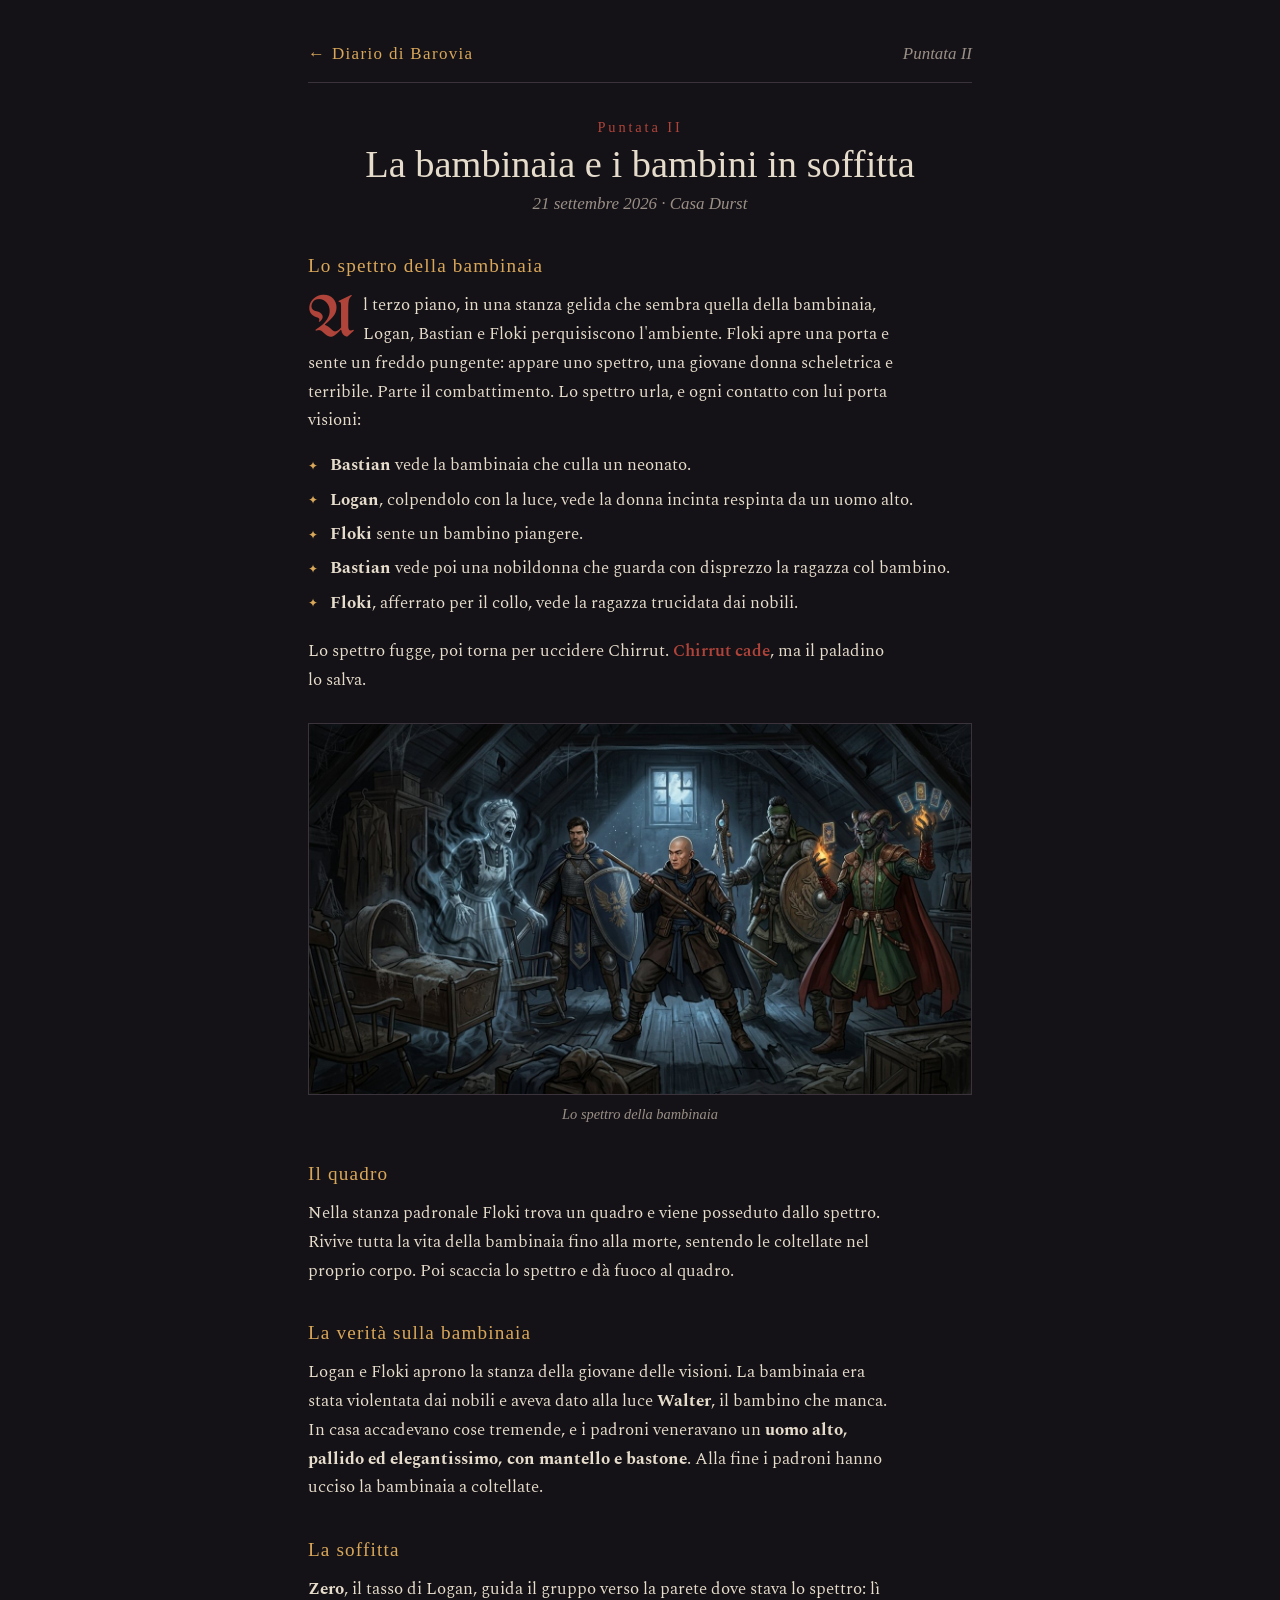
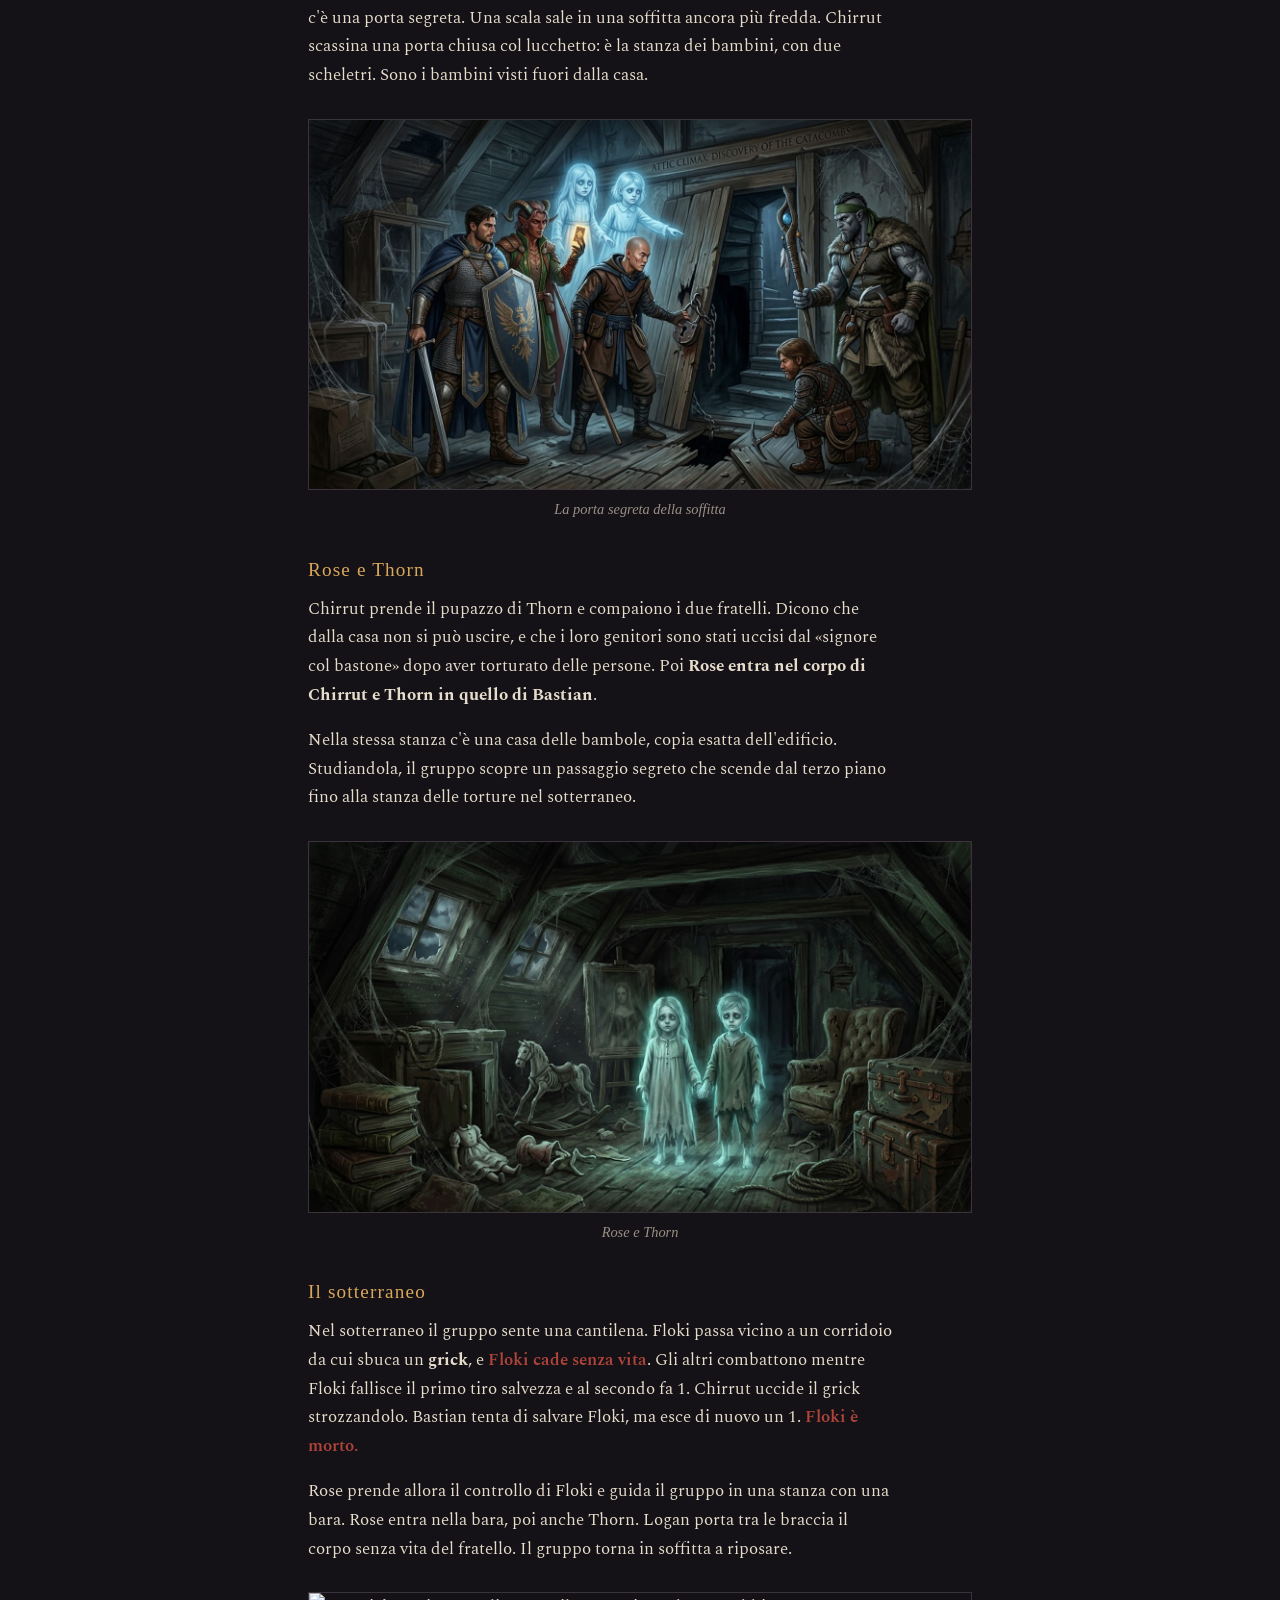
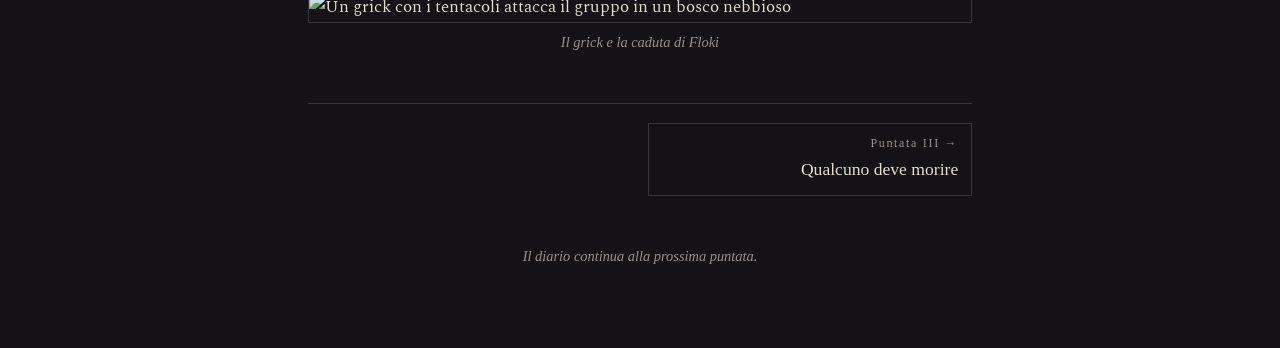
==== commit c947789b: "Update puntata-02.html" ====
--- a/puntata-02.html
+++ b/puntata-02.html
@@ -52,7 +52,7 @@
     <p>Nel sotterraneo il gruppo sente una cantilena. Floki passa vicino a un corridoio da cui sbuca un <b>grick</b>, e <span class="fall">Floki cade senza vita</span>. Gli altri combattono mentre Floki fallisce il primo tiro salvezza e al secondo fa 1. Chirrut uccide il grick strozzandolo. Bastian tenta di salvare Floki, ma esce di nuovo un 1. <span class="fall">Floki è morto.</span></p>
     <p>Rose prende allora il controllo di Floki e guida il gruppo in una stanza con una bara. Rose entra nella bara, poi anche Thorn. Logan porta tra le braccia il corpo senza vita del fratello. Il gruppo torna in soffitta a riposare.</p>
 
-    <figure class="plate"><img src="img/grick.jpg" alt="Un grick con i tentacoli attacca il gruppo in un bosco nebbioso" loading="lazy">
+    <figure class="plate"><img src="img/Gemini_Generated_Image_b8qoaxb8qoaxb8qo" alt="Un grick con i tentacoli attacca il gruppo in un bosco nebbioso" loading="lazy">
       <figcaption>Il grick e la caduta di Floki</figcaption></figure>
   </article>
 
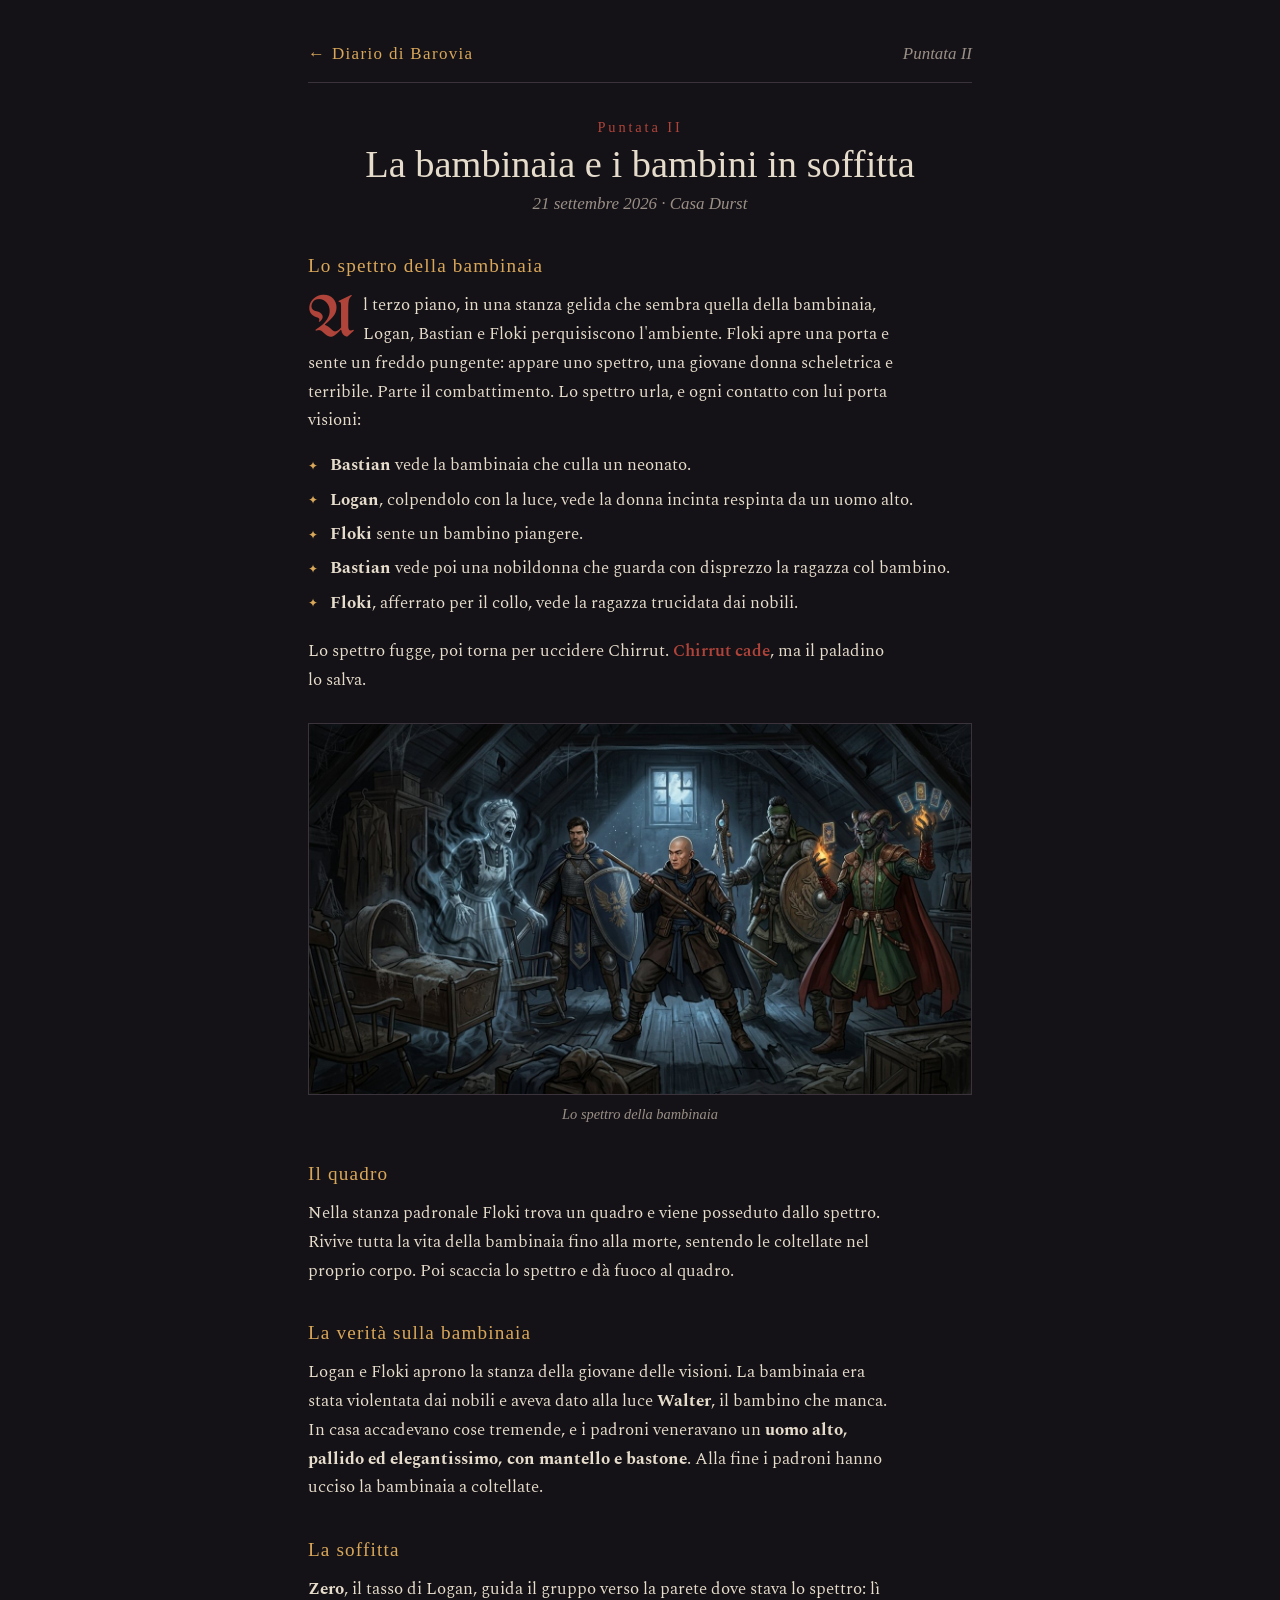
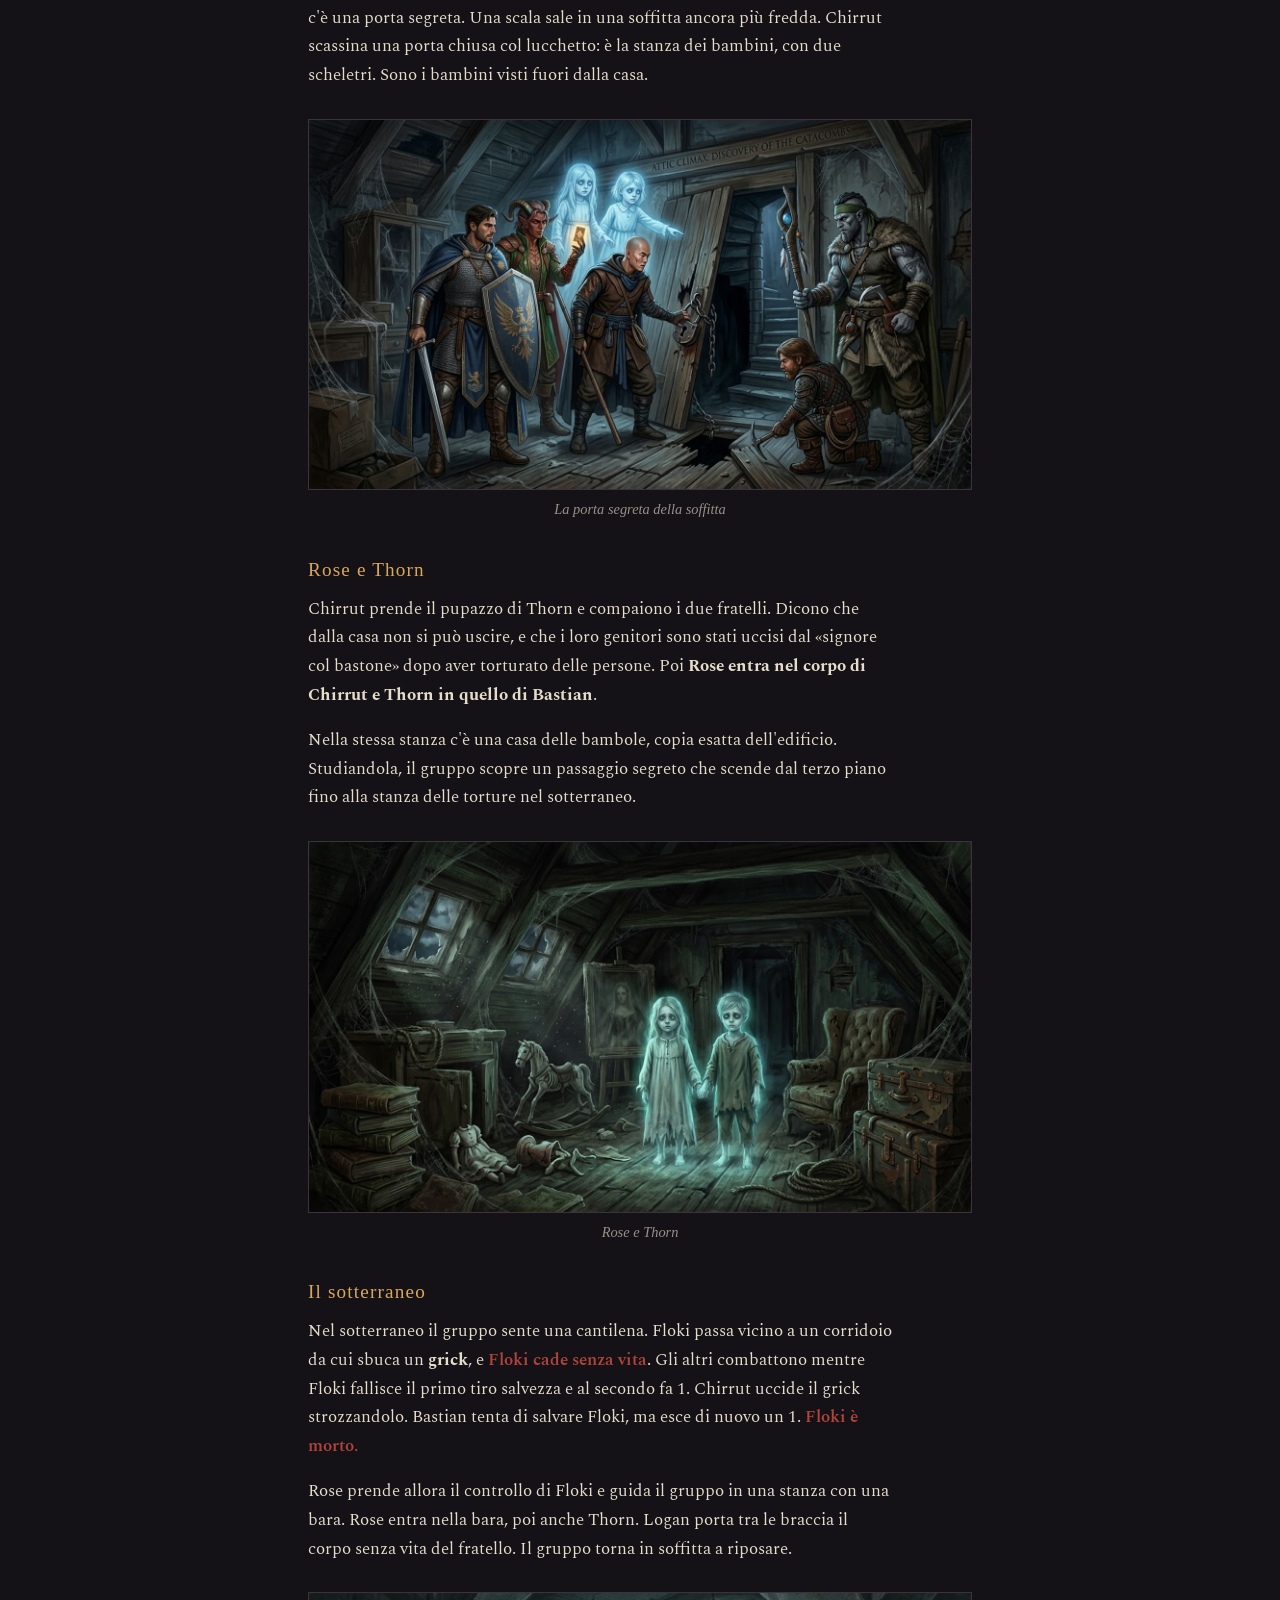
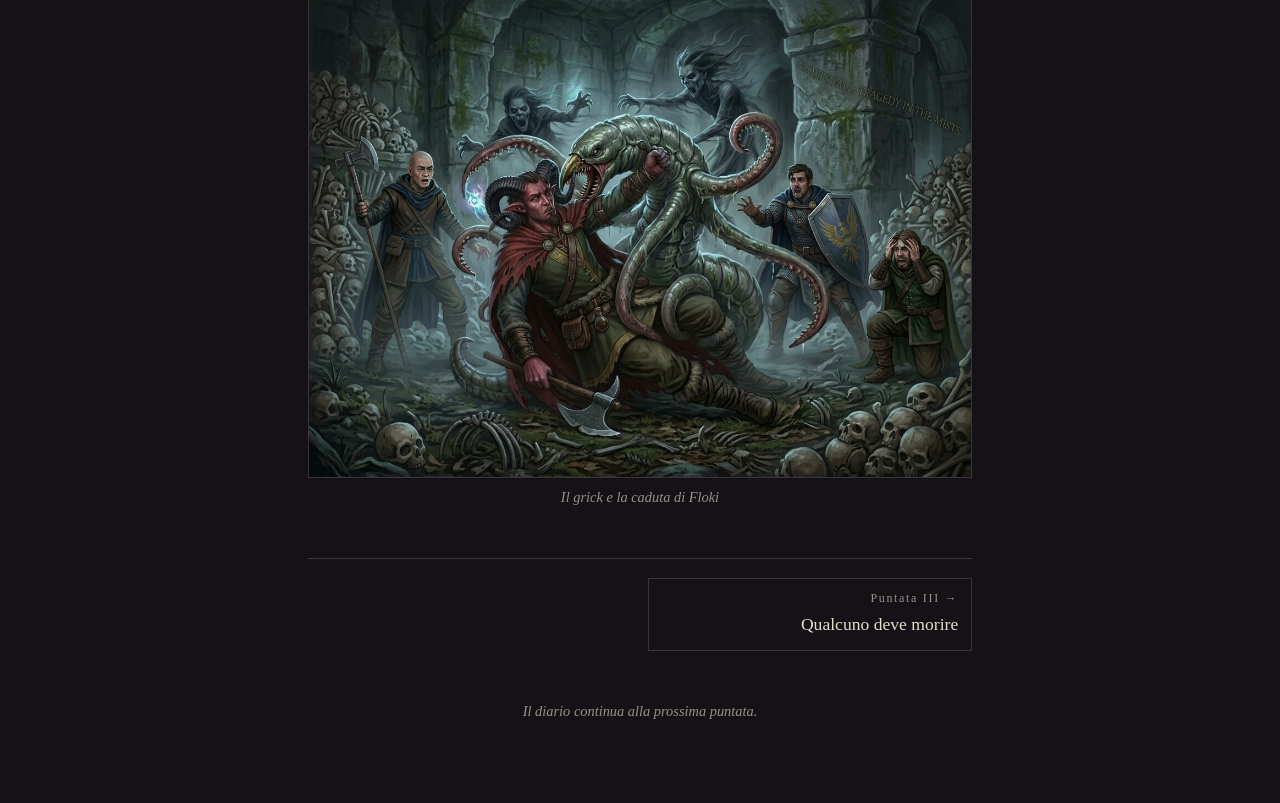
==== commit ce7b7d7c: "Update puntata-02.html" ====
--- a/puntata-02.html
+++ b/puntata-02.html
@@ -52,7 +52,7 @@
     <p>Nel sotterraneo il gruppo sente una cantilena. Floki passa vicino a un corridoio da cui sbuca un <b>grick</b>, e <span class="fall">Floki cade senza vita</span>. Gli altri combattono mentre Floki fallisce il primo tiro salvezza e al secondo fa 1. Chirrut uccide il grick strozzandolo. Bastian tenta di salvare Floki, ma esce di nuovo un 1. <span class="fall">Floki è morto.</span></p>
     <p>Rose prende allora il controllo di Floki e guida il gruppo in una stanza con una bara. Rose entra nella bara, poi anche Thorn. Logan porta tra le braccia il corpo senza vita del fratello. Il gruppo torna in soffitta a riposare.</p>
 
-    <figure class="plate"><img src="img/Gemini_Generated_Image_b8qoaxb8qoaxb8qo" alt="Un grick con i tentacoli attacca il gruppo in un bosco nebbioso" loading="lazy">
+    <figure class="plate"><img src="img/Gemini_Generated_Image_b8qoaxb8qoaxb8qo.jpg" alt="Un grick con i tentacoli attacca il gruppo in un bosco nebbioso" loading="lazy">
       <figcaption>Il grick e la caduta di Floki</figcaption></figure>
   </article>
 
